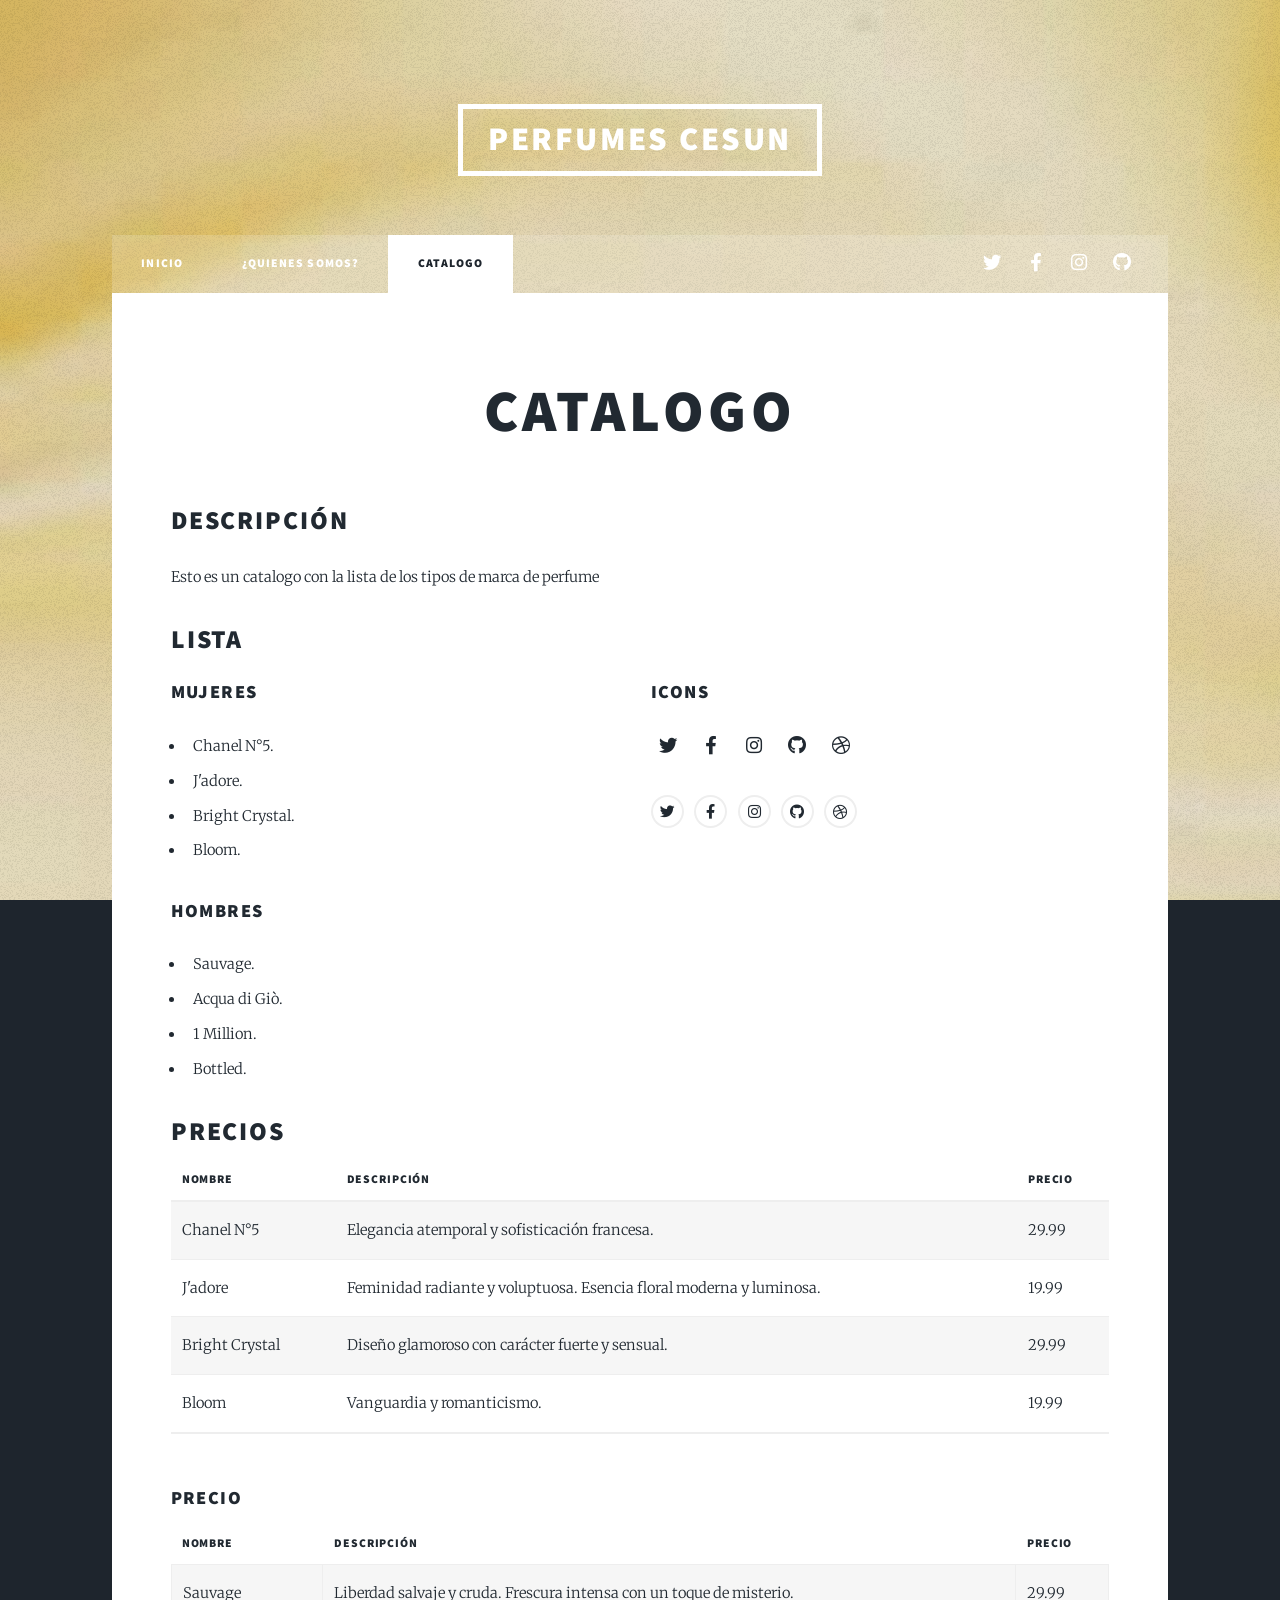
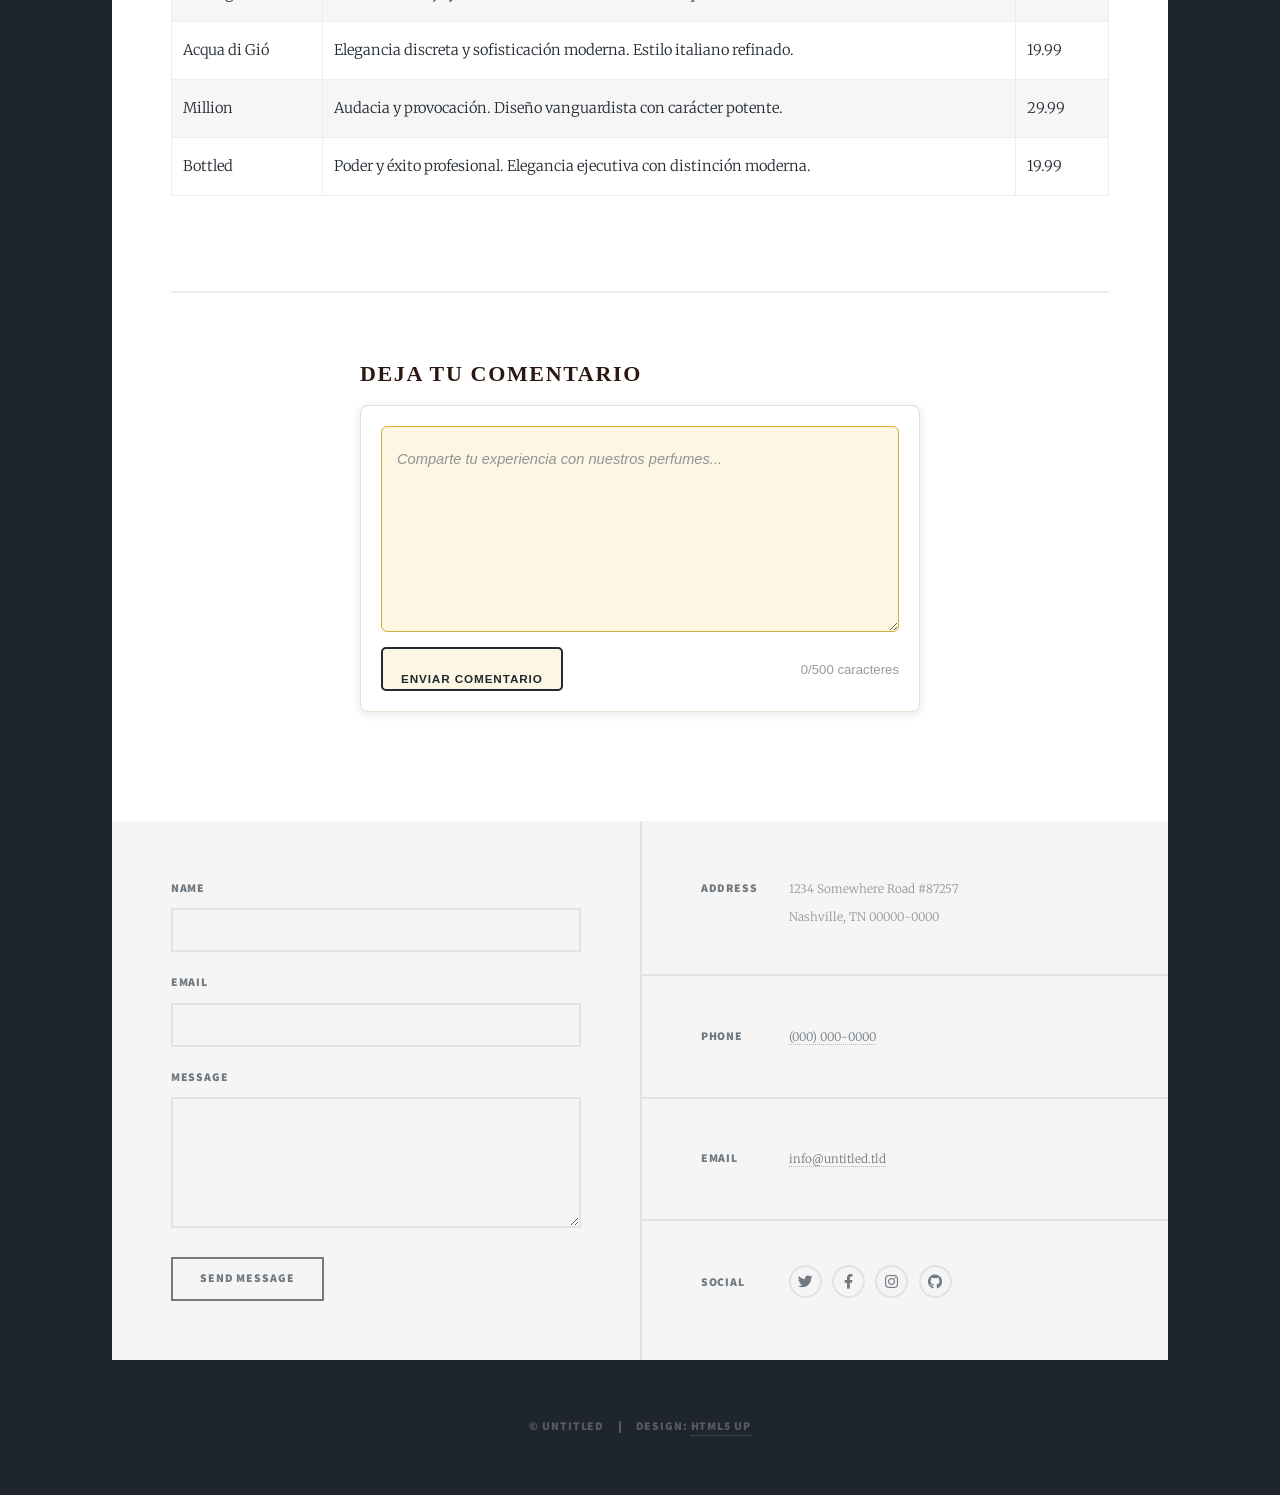
==== elements.html @ 626fb97f "primer commit" ====
<!DOCTYPE HTML>
<!--
	Massively by HTML5 UP
	html5up.net | @ajlkn
	Free for personal and commercial use under the CCA 3.0 license (html5up.net/license)
-->
<html>
	<head>
		<title>Elements Reference - Massively by HTML5 UP</title>
		<meta charset="utf-8" />
		<meta name="viewport" content="width=device-width, initial-scale=1, user-scalable=no" />
		<link rel="stylesheet" href="assets/css/main.css" />
		<noscript><link rel="stylesheet" href="assets/css/noscript.css" /></noscript>
	</head>
	<body class="is-preload">

		<!-- Wrapper -->
			<div id="wrapper">

				<!-- Header -->
					<header id="header">
						<a href="index.html" class="logo">Perfumes CESUN</a>
					</header>

				<!-- Nav -->
					<nav id="nav">
						<ul class="links">
							<li><a href="index.html">Inicio</a></li>
							<li><a href="generic.html">¿Quienes somos?</a></li>
							<li class="active"><a href="elements.html">Catalogo</a></li>
						</ul>
						<ul class="icons">
							<li><a href="#" class="icon brands fa-twitter"><span class="label">Twitter</span></a></li>
							<li><a href="#" class="icon brands fa-facebook-f"><span class="label">Facebook</span></a></li>
							<li><a href="#" class="icon brands fa-instagram"><span class="label">Instagram</span></a></li>
							<li><a href="#" class="icon brands fa-github"><span class="label">GitHub</span></a></li>
						</ul>
					</nav>

				<!-- Main -->
					<div id="main">

						<!-- Post -->
							<section class="post">
								<header class="major">
									<h1>Catalogo<br />
									</h1>
								</header>

								<!-- Text stuff -->
									<h2>Descripción</h2>
									<p>Esto es un catalogo con la lista de los tipos de marca de perfume</p>
							


								<!-- Lists -->
									<h2>Lista</h2>
									<div class="row">
										<div class="col-6 col-12-small">

											<h3>Mujeres</h3>
											<ul>
												<li>Chanel N°5.</li>
												<li>J'adore.</li>
												<li>Bright Crystal.</li>
												<li>Bloom.</li>
											</ul>

											<h3>Hombres</h3>
											<ul class="alt">
												<li>Sauvage.</li>
												<li>Acqua di Giò.</li>
												<li>1 Million.</li>
												<li> Bottled.</li>
											</ul>

										</div>
										<div class="col-6 col-12-small">

										

											<h3>Icons</h3>
											<ul class="icons">
												<li><a href="#" class="icon brands fa-twitter"><span class="label">Twitter</span></a></li>
												<li><a href="#" class="icon brands fa-facebook-f"><span class="label">Facebook</span></a></li>
												<li><a href="#" class="icon brands fa-instagram"><span class="label">Instagram</span></a></li>
												<li><a href="#" class="icon brands fa-github"><span class="label">Github</span></a></li>
												<li><a href="#" class="icon brands fa-dribbble"><span class="label">Dribbble</span></a></li>
											</ul>
											<ul class="icons alt">
												<li><a href="#" class="icon brands alt fa-twitter"><span class="label">Twitter</span></a></li>
												<li><a href="#" class="icon brands alt fa-facebook-f"><span class="label">Facebook</span></a></li>
												<li><a href="#" class="icon brands alt fa-instagram"><span class="label">Instagram</span></a></li>
												<li><a href="#" class="icon brands alt fa-github"><span class="label">Github</span></a></li>
												<li><a href="#" class="icon brands alt fa-dribbble"><span class="label">Dribbble</span></a></li>
											</ul>

										</div>
									</div>


								<!-- Table -->
									<h2>Precios</h2>
									<div class="table-wrapper">
										<table>
											<thead>
												<tr>
													<th>Nombre</th>
													<th>Descripción</th>
													<th>Precio</th>
												</tr>
											</thead>
											<tbody>
												<tr>
													<td>Chanel N°5</td>
													<td>Elegancia atemporal y sofisticación francesa.</td>
													<td>29.99</td>
												</tr>
												<tr>
													<td>J'adore</td>
													<td>Feminidad radiante y voluptuosa. Esencia floral moderna y luminosa.</td>
													<td>19.99</td>
												</tr>
												<tr>
													<td>Bright Crystal</td>
													<td>Diseño glamoroso con carácter fuerte y sensual.</td>
													<td>29.99</td>
												</tr>
												<tr>
													<td>Bloom</td>
													<td>Vanguardia y romanticismo.</td>
													<td>19.99</td>
												</tr>
											</tbody>
											<tfoot>
												<tr>
													<td colspan="2"></td>
												
												</tr>
											</tfoot>
										</table>
									</div>

									<h3>Precio</h3>
									<div class="table-wrapper">
										<table class="alt">
											<thead>
												<tr>
													<th>Nombre</th>
													<th>Descripción</th>
													<th>Precio</th>
												</tr>
											</thead>
											<tbody>
												<tr>
													<td>Sauvage</td>
													<td>Liberdad salvaje y cruda. Frescura intensa con un toque de misterio.</td>
													<td>29.99</td>
												</tr>
												<tr>
													<td>Acqua di Gió</td>
													<td>Elegancia discreta y sofisticación moderna. Estilo italiano refinado.</td>
													<td>19.99</td>
												</tr>
												<tr>
													<td>Million</td>
													<td>Audacia y provocación. Diseño vanguardista con carácter potente.</td>
													<td>29.99</td>
												</tr>
												<tr>
													<td>Bottled</td>
													<td>Poder y éxito profesional. Elegancia ejecutiva con distinción moderna.</td>
													<td>19.99</td>
												</tr>
											</tbody>
											<tfoot>
												<tr>
													<td colspan="2"></td>
												
												</tr>
											</tfoot>
										</table>
									</div>

									<hr />

								

							

								<!-- Box -->
								<div class="seccion-comentarios">
   								 	<h3>Deja tu Comentario</h3>
    								<div class="comentario-box">
        								<textarea 
            								placeholder="Comparte tu experiencia con nuestros perfumes..." 
          									rows="5"
            								class="campo-comentario"
        							></textarea>
        								<div class="acciones-comentario">
            								<button class="btn-enviar">Enviar Comentario</button>
            								<span class="contador-caracteres">0/500 caracteres</span>
        								</div>
    								</div>		
								</div>						
</code></pre>
</section>
</div>
				<!-- Footer -->
					<footer id="footer">
						<section>
							<form method="post" action="#">
								<div class="fields">
									<div class="field">
										<label for="name">Name</label>
										<input type="text" name="name" id="name" />
									</div>
									<div class="field">
										<label for="email">Email</label>
										<input type="text" name="email" id="email" />
									</div>
									<div class="field">
										<label for="message">Message</label>
										<textarea name="message" id="message" rows="3"></textarea>
									</div>
								</div>
								<ul class="actions">
									<li><input type="submit" value="Send Message" /></li>
								</ul>
							</form>
						</section>
						<section class="split contact">
							<section class="alt">
								<h3>Address</h3>
								<p>1234 Somewhere Road #87257<br />
								Nashville, TN 00000-0000</p>
							</section>
							<section>
								<h3>Phone</h3>
								<p><a href="#">(000) 000-0000</a></p>
							</section>
							<section>
								<h3>Email</h3>
								<p><a href="#">info@untitled.tld</a></p>
							</section>
							<section>
								<h3>Social</h3>
								<ul class="icons alt">
									<li><a href="#" class="icon brands alt fa-twitter"><span class="label">Twitter</span></a></li>
									<li><a href="#" class="icon brands alt fa-facebook-f"><span class="label">Facebook</span></a></li>
									<li><a href="#" class="icon brands alt fa-instagram"><span class="label">Instagram</span></a></li>
									<li><a href="#" class="icon brands alt fa-github"><span class="label">GitHub</span></a></li>
								</ul>
							</section>
						</section>
					</footer>

				<!-- Copyright -->
					<div id="copyright">
						<ul><li>&copy; Untitled</li><li>Design: <a href="https://html5up.net">HTML5 UP</a></li></ul>
					</div>

			</div>

		<!-- Scripts -->
			<script src="assets/js/jquery.min.js"></script>
			<script src="assets/js/jquery.scrollex.min.js"></script>
			<script src="assets/js/jquery.scrolly.min.js"></script>
			<script src="assets/js/browser.min.js"></script>
			<script src="assets/js/breakpoints.min.js"></script>
			<script src="assets/js/util.js"></script>
			<script src="assets/js/main.js"></script>

	</body>
</html>
---- assets/css/main.css ----
@import url(fontawesome-all.min.css);
@import url("https://fonts.googleapis.com/css?family=Merriweather:300,700,300italic,700italic|Source+Sans+Pro:900");

/*
	Massively by HTML5 UP
	html5up.net | @ajlkn
	Free for personal and commercial use under the CCA 3.0 license (html5up.net/license)
*/

html, body, div, span, applet, object,
iframe, h1, h2, h3, h4, h5, h6, p, blockquote,
pre, a, abbr, acronym, address, big, cite,
code, del, dfn, em, img, ins, kbd, q, s, samp,
small, strike, strong, sub, sup, tt, var, b,
u, i, center, dl, dt, dd, ol, ul, li, fieldset,
form, label, legend, table, caption, tbody,
tfoot, thead, tr, th, td, article, aside,
canvas, details, embed, figure, figcaption,
footer, header, hgroup, menu, nav, output, ruby,
section, summary, time, mark, audio, video {
	margin: 0;
	padding: 0;
	border: 0;
	font-size: 100%;
	font: inherit;
	vertical-align: baseline;}

article, aside, details, figcaption, figure,
footer, header, hgroup, menu, nav, section {
	display: block;}

body {
	line-height: 1;
}

ol, ul {
	list-style: none;
}

blockquote, q {
	quotes: none;
}

	blockquote:before, blockquote:after, q:before, q:after {
		content: '';
		content: none;
	}

table {
	border-collapse: collapse;
	border-spacing: 0;
}

body {
	-webkit-text-size-adjust: none;
}

mark {
	background-color: transparent;
	color: inherit;
}

input::-moz-focus-inner {
	border: 0;
	padding: 0;
}

input, select, textarea {
	-moz-appearance: none;
	-webkit-appearance: none;
	-ms-appearance: none;
	appearance: none;
}

/* Basic */

	@-ms-viewport {
		width: device-width;
	}

	body {
		-ms-overflow-style: scrollbar;
	}

	@media screen and (max-width: 480px) {

		html, body {
			min-width: 320px;
		}

	}

	html {
		box-sizing: border-box;
	}

	*, *:before, *:after {
		box-sizing: inherit;
	}

	body {
		background-color: #1e252d;
	}

		body.is-preload *, body.is-preload *:before, body.is-preload *:after {
			-moz-animation: none !important;
			-webkit-animation: none !important;
			-ms-animation: none !important;
			animation: none !important;
			-moz-transition: none !important;
			-webkit-transition: none !important;
			-ms-transition: none !important;
			transition: none !important;
		}

/* Type */

	html {
		font-size: 16pt;
	}

		@media screen and (max-width: 1680px) {

			html {
				font-size: 12pt;
			}

		}

		@media screen and (max-width: 1280px) {

			html {
				font-size: 11pt;
			}

		}

		@media screen and (max-width: 360px) {

			html {
				font-size: 10pt;
			}

		}

	body {
		color: #212931;
	}

	body, input, select, textarea {
		font-family: "Merriweather", Georgia, serif;
		font-weight: 300;
		font-size: 1rem;
		line-height: 2.375;
	}

	a {
		-moz-transition: color 0.2s ease-in-out, background-color 0.2s ease-in-out, border-color 0.2s ease-in-out, box-shadow 0.2s ease-in-out;
		-webkit-transition: color 0.2s ease-in-out, background-color 0.2s ease-in-out, border-color 0.2s ease-in-out, box-shadow 0.2s ease-in-out;
		-ms-transition: color 0.2s ease-in-out, background-color 0.2s ease-in-out, border-color 0.2s ease-in-out, box-shadow 0.2s ease-in-out;
		transition: color 0.2s ease-in-out, background-color 0.2s ease-in-out, border-color 0.2s ease-in-out, box-shadow 0.2s ease-in-out;
		border-bottom: dotted 1px;
		text-decoration: none;
	}

		a:hover {
			border-bottom-color: transparent;
		}

	strong, b {
		font-weight: 600;
	}

	em, i {
		font-style: italic;
	}

	p {
		text-align: justify;
		margin: 0 0 2rem 0;
	}

	h1, h2, h3, h4, h5, h6 {
		font-family: "Source Sans Pro", Helvetica, sans-serif;
		font-weight: 900;
		line-height: 1.5;
		letter-spacing: 0.075em;
		text-transform: uppercase;
		margin: 0 0 1rem 0;
	}

		h1 a, h2 a, h3 a, h4 a, h5 a, h6 a {
			border-bottom: 0;
			color: inherit;
			text-decoration: none;
		}

	h1 {
		font-size: 4rem;
		line-height: 1.1;
		margin: 0 0 2rem 0;
	}

	h2 {
		font-size: 1.75rem;
		line-height: 1.3;
		margin: 0 0 1.5rem 0;
	}

	h3 {
		font-size: 1.25rem;
		margin: 0 0 1.5rem 0;
	}

	h4 {
		font-size: 1rem;
	}

	h5 {
		font-size: 0.9rem;
	}

	h6 {
		font-size: 0.8rem;
	}

	sub {
		font-size: 0.8rem;
		position: relative;
		top: 0.5rem;
	}

	sup {
		font-size: 0.8rem;
		position: relative;
		top: -0.5rem;
	}

	blockquote {
		border-left: solid 4px;
		font-style: italic;
		margin: 0 0 2rem 0;
		padding: 0.5rem 0 0.5rem 2rem;
	}

	code {
		border: solid 2px;
		font-family: "Courier New", monospace;
		font-size: 0.9rem;
		margin: 0 0.25rem;
		padding: 0.25rem 0.65rem;
	}

	pre {
		-webkit-overflow-scrolling: touch;
		font-family: "Courier New", monospace;
		font-size: 0.9rem;
		margin: 0 0 2rem 0;
	}

		pre code {
			display: block;
			line-height: 1.75;
			padding: 1rem 1.5rem;
			overflow-x: auto;
		}

	hr {
		border: 0;
		border-bottom: solid 2px;
		margin: 3rem 0;
	}

		hr.major {
			margin: 5rem 0;
		}

	.align-left {
		text-align: left;
	}

	.align-center {
		text-align: center;
	}

	.align-right {
		text-align: right;
	}

	input, select, textarea {
		color: #212931;
	}

	a {
		color: #212931;
		border-bottom-color: rgba(33, 41, 49, 0.5);
	}

		a:hover {
			border-bottom-color: transparent;
			color: #18bfef !important;
		}

	strong, b {
		color: #212931;
	}

	h1, h2, h3, h4, h5, h6 {
		color: #212931;
	}

	blockquote {
		border-left-color: #eeeeee;
	}

	code {
		background: rgba(220, 220, 220, 0.25);
		border-color: #eeeeee;
	}

	hr {
		border-bottom-color: #eeeeee;
	}

/* Row */

	.row {
		display: flex;
		flex-wrap: wrap;
		box-sizing: border-box;
		align-items: stretch;
	}

		.row > * {
			box-sizing: border-box;
		}

		.row.gtr-uniform > * > :last-child {
			margin-bottom: 0;
		}

		.row.aln-left {
			justify-content: flex-start;
		}

		.row.aln-center {
			justify-content: center;
		}

		.row.aln-right {
			justify-content: flex-end;
		}

		.row.aln-top {
			align-items: flex-start;
		}

		.row.aln-middle {
			align-items: center;
		}

		.row.aln-bottom {
			align-items: flex-end;
		}

		.row > .imp {
			order: -1;
		}

		.row > .col-1 {
			width: 8.33333%;
		}

		.row > .off-1 {
			margin-left: 8.33333%;
		}

		.row > .col-2 {
			width: 16.66667%;
		}

		.row > .off-2 {
			margin-left: 16.66667%;
		}

		.row > .col-3 {
			width: 25%;
		}

		.row > .off-3 {
			margin-left: 25%;
		}

		.row > .col-4 {
			width: 33.33333%;
		}

		.row > .off-4 {
			margin-left: 33.33333%;
		}

		.row > .col-5 {
			width: 41.66667%;
		}

		.row > .off-5 {
			margin-left: 41.66667%;
		}

		.row > .col-6 {
			width: 50%;
		}

		.row > .off-6 {
			margin-left: 50%;
		}

		.row > .col-7 {
			width: 58.33333%;
		}

		.row > .off-7 {
			margin-left: 58.33333%;
		}

		.row > .col-8 {
			width: 66.66667%;
		}

		.row > .off-8 {
			margin-left: 66.66667%;
		}

		.row > .col-9 {
			width: 75%;
		}

		.row > .off-9 {
			margin-left: 75%;
		}

		.row > .col-10 {
			width: 83.33333%;
		}

		.row > .off-10 {
			margin-left: 83.33333%;
		}

		.row > .col-11 {
			width: 91.66667%;
		}

		.row > .off-11 {
			margin-left: 91.66667%;
		}

		.row > .col-12 {
			width: 100%;
		}

		.row > .off-12 {
			margin-left: 100%;
		}

		.row.gtr-0 {
			margin-top: 0;
			margin-left: 0rem;
		}

			.row.gtr-0 > * {
				padding: 0 0 0 0rem;
			}

			.row.gtr-0.gtr-uniform {
				margin-top: 0rem;
			}

				.row.gtr-0.gtr-uniform > * {
					padding-top: 0rem;
				}

		.row.gtr-25 {
			margin-top: 0;
			margin-left: -0.375rem;
		}

			.row.gtr-25 > * {
				padding: 0 0 0 0.375rem;
			}

			.row.gtr-25.gtr-uniform {
				margin-top: -0.375rem;
			}

				.row.gtr-25.gtr-uniform > * {
					padding-top: 0.375rem;
				}

		.row.gtr-50 {
			margin-top: 0;
			margin-left: -0.75rem;
		}

			.row.gtr-50 > * {
				padding: 0 0 0 0.75rem;
			}

			.row.gtr-50.gtr-uniform {
				margin-top: -0.75rem;
			}

				.row.gtr-50.gtr-uniform > * {
					padding-top: 0.75rem;
				}

		.row {
			margin-top: 0;
			margin-left: -1.5rem;
		}

			.row > * {
				padding: 0 0 0 1.5rem;
			}

			.row.gtr-uniform {
				margin-top: -1.5rem;
			}

				.row.gtr-uniform > * {
					padding-top: 1.5rem;
				}

		.row.gtr-150 {
			margin-top: 0;
			margin-left: -2.25rem;
		}

			.row.gtr-150 > * {
				padding: 0 0 0 2.25rem;
			}

			.row.gtr-150.gtr-uniform {
				margin-top: -2.25rem;
			}

				.row.gtr-150.gtr-uniform > * {
					padding-top: 2.25rem;
				}

		.row.gtr-200 {
			margin-top: 0;
			margin-left: -3rem;
		}

			.row.gtr-200 > * {
				padding: 0 0 0 3rem;
			}

			.row.gtr-200.gtr-uniform {
				margin-top: -3rem;
			}

				.row.gtr-200.gtr-uniform > * {
					padding-top: 3rem;
				}

		@media screen and (max-width: 1680px) {

			.row {
				display: flex;
				flex-wrap: wrap;
				box-sizing: border-box;
				align-items: stretch;
			}

				.row > * {
					box-sizing: border-box;
				}

				.row.gtr-uniform > * > :last-child {
					margin-bottom: 0;
				}

				.row.aln-left {
					justify-content: flex-start;
				}

				.row.aln-center {
					justify-content: center;
				}

				.row.aln-right {
					justify-content: flex-end;
				}

				.row.aln-top {
					align-items: flex-start;
				}

				.row.aln-middle {
					align-items: center;
				}

				.row.aln-bottom {
					align-items: flex-end;
				}

				.row > .imp-xlarge {
					order: -1;
				}

				.row > .col-1-xlarge {
					width: 8.33333%;
				}

				.row > .off-1-xlarge {
					margin-left: 8.33333%;
				}

				.row > .col-2-xlarge {
					width: 16.66667%;
				}

				.row > .off-2-xlarge {
					margin-left: 16.66667%;
				}

				.row > .col-3-xlarge {
					width: 25%;
				}

				.row > .off-3-xlarge {
					margin-left: 25%;
				}

				.row > .col-4-xlarge {
					width: 33.33333%;
				}

				.row > .off-4-xlarge {
					margin-left: 33.33333%;
				}

				.row > .col-5-xlarge {
					width: 41.66667%;
				}

				.row > .off-5-xlarge {
					margin-left: 41.66667%;
				}

				.row > .col-6-xlarge {
					width: 50%;
				}

				.row > .off-6-xlarge {
					margin-left: 50%;
				}

				.row > .col-7-xlarge {
					width: 58.33333%;
				}

				.row > .off-7-xlarge {
					margin-left: 58.33333%;
				}

				.row > .col-8-xlarge {
					width: 66.66667%;
				}

				.row > .off-8-xlarge {
					margin-left: 66.66667%;
				}

				.row > .col-9-xlarge {
					width: 75%;
				}

				.row > .off-9-xlarge {
					margin-left: 75%;
				}

				.row > .col-10-xlarge {
					width: 83.33333%;
				}

				.row > .off-10-xlarge {
					margin-left: 83.33333%;
				}

				.row > .col-11-xlarge {
					width: 91.66667%;
				}

				.row > .off-11-xlarge {
					margin-left: 91.66667%;
				}

				.row > .col-12-xlarge {
					width: 100%;
				}

				.row > .off-12-xlarge {
					margin-left: 100%;
				}

				.row.gtr-0 {
					margin-top: 0;
					margin-left: 0rem;
				}

					.row.gtr-0 > * {
						padding: 0 0 0 0rem;
					}

					.row.gtr-0.gtr-uniform {
						margin-top: 0rem;
					}

						.row.gtr-0.gtr-uniform > * {
							padding-top: 0rem;
						}

				.row.gtr-25 {
					margin-top: 0;
					margin-left: -0.375rem;
				}

					.row.gtr-25 > * {
						padding: 0 0 0 0.375rem;
					}

					.row.gtr-25.gtr-uniform {
						margin-top: -0.375rem;
					}

						.row.gtr-25.gtr-uniform > * {
							padding-top: 0.375rem;
						}

				.row.gtr-50 {
					margin-top: 0;
					margin-left: -0.75rem;
				}

					.row.gtr-50 > * {
						padding: 0 0 0 0.75rem;
					}

					.row.gtr-50.gtr-uniform {
						margin-top: -0.75rem;
					}

						.row.gtr-50.gtr-uniform > * {
							padding-top: 0.75rem;
						}

				.row {
					margin-top: 0;
					margin-left: -1.5rem;
				}

					.row > * {
						padding: 0 0 0 1.5rem;
					}

					.row.gtr-uniform {
						margin-top: -1.5rem;
					}

						.row.gtr-uniform > * {
							padding-top: 1.5rem;
						}

				.row.gtr-150 {
					margin-top: 0;
					margin-left: -2.25rem;
				}

					.row.gtr-150 > * {
						padding: 0 0 0 2.25rem;
					}

					.row.gtr-150.gtr-uniform {
						margin-top: -2.25rem;
					}

						.row.gtr-150.gtr-uniform > * {
							padding-top: 2.25rem;
						}

				.row.gtr-200 {
					margin-top: 0;
					margin-left: -3rem;
				}

					.row.gtr-200 > * {
						padding: 0 0 0 3rem;
					}

					.row.gtr-200.gtr-uniform {
						margin-top: -3rem;
					}

						.row.gtr-200.gtr-uniform > * {
							padding-top: 3rem;
						}

		}

		@media screen and (max-width: 1280px) {

			.row {
				display: flex;
				flex-wrap: wrap;
				box-sizing: border-box;
				align-items: stretch;
			}

				.row > * {
					box-sizing: border-box;
				}

				.row.gtr-uniform > * > :last-child {
					margin-bottom: 0;
				}

				.row.aln-left {
					justify-content: flex-start;
				}

				.row.aln-center {
					justify-content: center;
				}

				.row.aln-right {
					justify-content: flex-end;
				}

				.row.aln-top {
					align-items: flex-start;
				}

				.row.aln-middle {
					align-items: center;
				}

				.row.aln-bottom {
					align-items: flex-end;
				}

				.row > .imp-large {
					order: -1;
				}

				.row > .col-1-large {
					width: 8.33333%;
				}

				.row > .off-1-large {
					margin-left: 8.33333%;
				}

				.row > .col-2-large {
					width: 16.66667%;
				}

				.row > .off-2-large {
					margin-left: 16.66667%;
				}

				.row > .col-3-large {
					width: 25%;
				}

				.row > .off-3-large {
					margin-left: 25%;
				}

				.row > .col-4-large {
					width: 33.33333%;
				}

				.row > .off-4-large {
					margin-left: 33.33333%;
				}

				.row > .col-5-large {
					width: 41.66667%;
				}

				.row > .off-5-large {
					margin-left: 41.66667%;
				}

				.row > .col-6-large {
					width: 50%;
				}

				.row > .off-6-large {
					margin-left: 50%;
				}

				.row > .col-7-large {
					width: 58.33333%;
				}

				.row > .off-7-large {
					margin-left: 58.33333%;
				}

				.row > .col-8-large {
					width: 66.66667%;
				}

				.row > .off-8-large {
					margin-left: 66.66667%;
				}

				.row > .col-9-large {
					width: 75%;
				}

				.row > .off-9-large {
					margin-left: 75%;
				}

				.row > .col-10-large {
					width: 83.33333%;
				}

				.row > .off-10-large {
					margin-left: 83.33333%;
				}

				.row > .col-11-large {
					width: 91.66667%;
				}

				.row > .off-11-large {
					margin-left: 91.66667%;
				}

				.row > .col-12-large {
					width: 100%;
				}

				.row > .off-12-large {
					margin-left: 100%;
				}

				.row.gtr-0 {
					margin-top: 0;
					margin-left: 0rem;
				}

					.row.gtr-0 > * {
						padding: 0 0 0 0rem;
					}

					.row.gtr-0.gtr-uniform {
						margin-top: 0rem;
					}

						.row.gtr-0.gtr-uniform > * {
							padding-top: 0rem;
						}

				.row.gtr-25 {
					margin-top: 0;
					margin-left: -0.375rem;
				}

					.row.gtr-25 > * {
						padding: 0 0 0 0.375rem;
					}

					.row.gtr-25.gtr-uniform {
						margin-top: -0.375rem;
					}

						.row.gtr-25.gtr-uniform > * {
							padding-top: 0.375rem;
						}

				.row.gtr-50 {
					margin-top: 0;
					margin-left: -0.75rem;
				}

					.row.gtr-50 > * {
						padding: 0 0 0 0.75rem;
					}

					.row.gtr-50.gtr-uniform {
						margin-top: -0.75rem;
					}

						.row.gtr-50.gtr-uniform > * {
							padding-top: 0.75rem;
						}

				.row {
					margin-top: 0;
					margin-left: -1.5rem;
				}

					.row > * {
						padding: 0 0 0 1.5rem;
					}

					.row.gtr-uniform {
						margin-top: -1.5rem;
					}

						.row.gtr-uniform > * {
							padding-top: 1.5rem;
						}

				.row.gtr-150 {
					margin-top: 0;
					margin-left: -2.25rem;
				}

					.row.gtr-150 > * {
						padding: 0 0 0 2.25rem;
					}

					.row.gtr-150.gtr-uniform {
						margin-top: -2.25rem;
					}

						.row.gtr-150.gtr-uniform > * {
							padding-top: 2.25rem;
						}

				.row.gtr-200 {
					margin-top: 0;
					margin-left: -3rem;
				}

					.row.gtr-200 > * {
						padding: 0 0 0 3rem;
					}

					.row.gtr-200.gtr-uniform {
						margin-top: -3rem;
					}

						.row.gtr-200.gtr-uniform > * {
							padding-top: 3rem;
						}

		}

		@media screen and (max-width: 980px) {

			.row {
				display: flex;
				flex-wrap: wrap;
				box-sizing: border-box;
				align-items: stretch;
			}

				.row > * {
					box-sizing: border-box;
				}

				.row.gtr-uniform > * > :last-child {
					margin-bottom: 0;
				}

				.row.aln-left {
					justify-content: flex-start;
				}

				.row.aln-center {
					justify-content: center;
				}

				.row.aln-right {
					justify-content: flex-end;
				}

				.row.aln-top {
					align-items: flex-start;
				}

				.row.aln-middle {
					align-items: center;
				}

				.row.aln-bottom {
					align-items: flex-end;
				}

				.row > .imp-medium {
					order: -1;
				}

				.row > .col-1-medium {
					width: 8.33333%;
				}

				.row > .off-1-medium {
					margin-left: 8.33333%;
				}

				.row > .col-2-medium {
					width: 16.66667%;
				}

				.row > .off-2-medium {
					margin-left: 16.66667%;
				}

				.row > .col-3-medium {
					width: 25%;
				}

				.row > .off-3-medium {
					margin-left: 25%;
				}

				.row > .col-4-medium {
					width: 33.33333%;
				}

				.row > .off-4-medium {
					margin-left: 33.33333%;
				}

				.row > .col-5-medium {
					width: 41.66667%;
				}

				.row > .off-5-medium {
					margin-left: 41.66667%;
				}

				.row > .col-6-medium {
					width: 50%;
				}

				.row > .off-6-medium {
					margin-left: 50%;
				}

				.row > .col-7-medium {
					width: 58.33333%;
				}

				.row > .off-7-medium {
					margin-left: 58.33333%;
				}

				.row > .col-8-medium {
					width: 66.66667%;
				}

				.row > .off-8-medium {
					margin-left: 66.66667%;
				}

				.row > .col-9-medium {
					width: 75%;
				}

				.row > .off-9-medium {
					margin-left: 75%;
				}

				.row > .col-10-medium {
					width: 83.33333%;
				}

				.row > .off-10-medium {
					margin-left: 83.33333%;
				}

				.row > .col-11-medium {
					width: 91.66667%;
				}

				.row > .off-11-medium {
					margin-left: 91.66667%;
				}

				.row > .col-12-medium {
					width: 100%;
				}

				.row > .off-12-medium {
					margin-left: 100%;
				}

				.row.gtr-0 {
					margin-top: 0;
					margin-left: 0rem;
				}

					.row.gtr-0 > * {
						padding: 0 0 0 0rem;
					}

					.row.gtr-0.gtr-uniform {
						margin-top: 0rem;
					}

						.row.gtr-0.gtr-uniform > * {
							padding-top: 0rem;
						}

				.row.gtr-25 {
					margin-top: 0;
					margin-left: -0.375rem;
				}

					.row.gtr-25 > * {
						padding: 0 0 0 0.375rem;
					}

					.row.gtr-25.gtr-uniform {
						margin-top: -0.375rem;
					}

						.row.gtr-25.gtr-uniform > * {
							padding-top: 0.375rem;
						}

				.row.gtr-50 {
					margin-top: 0;
					margin-left: -0.75rem;
				}

					.row.gtr-50 > * {
						padding: 0 0 0 0.75rem;
					}

					.row.gtr-50.gtr-uniform {
						margin-top: -0.75rem;
					}

						.row.gtr-50.gtr-uniform > * {
							padding-top: 0.75rem;
						}

				.row {
					margin-top: 0;
					margin-left: -1.5rem;
				}

					.row > * {
						padding: 0 0 0 1.5rem;
					}

					.row.gtr-uniform {
						margin-top: -1.5rem;
					}

						.row.gtr-uniform > * {
							padding-top: 1.5rem;
						}

				.row.gtr-150 {
					margin-top: 0;
					margin-left: -2.25rem;
				}

					.row.gtr-150 > * {
						padding: 0 0 0 2.25rem;
					}

					.row.gtr-150.gtr-uniform {
						margin-top: -2.25rem;
					}

						.row.gtr-150.gtr-uniform > * {
							padding-top: 2.25rem;
						}

				.row.gtr-200 {
					margin-top: 0;
					margin-left: -3rem;
				}

					.row.gtr-200 > * {
						padding: 0 0 0 3rem;
					}

					.row.gtr-200.gtr-uniform {
						margin-top: -3rem;
					}

						.row.gtr-200.gtr-uniform > * {
							padding-top: 3rem;
						}

		}

		@media screen and (max-width: 736px) {

			.row {
				display: flex;
				flex-wrap: wrap;
				box-sizing: border-box;
				align-items: stretch;
			}

				.row > * {
					box-sizing: border-box;
				}

				.row.gtr-uniform > * > :last-child {
					margin-bottom: 0;
				}

				.row.aln-left {
					justify-content: flex-start;
				}

				.row.aln-center {
					justify-content: center;
				}

				.row.aln-right {
					justify-content: flex-end;
				}

				.row.aln-top {
					align-items: flex-start;
				}

				.row.aln-middle {
					align-items: center;
				}

				.row.aln-bottom {
					align-items: flex-end;
				}

				.row > .imp-small {
					order: -1;
				}

				.row > .col-1-small {
					width: 8.33333%;
				}

				.row > .off-1-small {
					margin-left: 8.33333%;
				}

				.row > .col-2-small {
					width: 16.66667%;
				}

				.row > .off-2-small {
					margin-left: 16.66667%;
				}

				.row > .col-3-small {
					width: 25%;
				}

				.row > .off-3-small {
					margin-left: 25%;
				}

				.row > .col-4-small {
					width: 33.33333%;
				}

				.row > .off-4-small {
					margin-left: 33.33333%;
				}

				.row > .col-5-small {
					width: 41.66667%;
				}

				.row > .off-5-small {
					margin-left: 41.66667%;
				}

				.row > .col-6-small {
					width: 50%;
				}

				.row > .off-6-small {
					margin-left: 50%;
				}

				.row > .col-7-small {
					width: 58.33333%;
				}

				.row > .off-7-small {
					margin-left: 58.33333%;
				}

				.row > .col-8-small {
					width: 66.66667%;
				}

				.row > .off-8-small {
					margin-left: 66.66667%;
				}

				.row > .col-9-small {
					width: 75%;
				}

				.row > .off-9-small {
					margin-left: 75%;
				}

				.row > .col-10-small {
					width: 83.33333%;
				}

				.row > .off-10-small {
					margin-left: 83.33333%;
				}

				.row > .col-11-small {
					width: 91.66667%;
				}

				.row > .off-11-small {
					margin-left: 91.66667%;
				}

				.row > .col-12-small {
					width: 100%;
				}

				.row > .off-12-small {
					margin-left: 100%;
				}

				.row.gtr-0 {
					margin-top: 0;
					margin-left: 0rem;
				}

					.row.gtr-0 > * {
						padding: 0 0 0 0rem;
					}

					.row.gtr-0.gtr-uniform {
						margin-top: 0rem;
					}

						.row.gtr-0.gtr-uniform > * {
							padding-top: 0rem;
						}

				.row.gtr-25 {
					margin-top: 0;
					margin-left: -0.375rem;
				}

					.row.gtr-25 > * {
						padding: 0 0 0 0.375rem;
					}

					.row.gtr-25.gtr-uniform {
						margin-top: -0.375rem;
					}

						.row.gtr-25.gtr-uniform > * {
							padding-top: 0.375rem;
						}

				.row.gtr-50 {
					margin-top: 0;
					margin-left: -0.75rem;
				}

					.row.gtr-50 > * {
						padding: 0 0 0 0.75rem;
					}

					.row.gtr-50.gtr-uniform {
						margin-top: -0.75rem;
					}

						.row.gtr-50.gtr-uniform > * {
							padding-top: 0.75rem;
						}

				.row {
					margin-top: 0;
					margin-left: -1.5rem;
				}

					.row > * {
						padding: 0 0 0 1.5rem;
					}

					.row.gtr-uniform {
						margin-top: -1.5rem;
					}

						.row.gtr-uniform > * {
							padding-top: 1.5rem;
						}

				.row.gtr-150 {
					margin-top: 0;
					margin-left: -2.25rem;
				}

					.row.gtr-150 > * {
						padding: 0 0 0 2.25rem;
					}

					.row.gtr-150.gtr-uniform {
						margin-top: -2.25rem;
					}

						.row.gtr-150.gtr-uniform > * {
							padding-top: 2.25rem;
						}

				.row.gtr-200 {
					margin-top: 0;
					margin-left: -3rem;
				}

					.row.gtr-200 > * {
						padding: 0 0 0 3rem;
					}

					.row.gtr-200.gtr-uniform {
						margin-top: -3rem;
					}

						.row.gtr-200.gtr-uniform > * {
							padding-top: 3rem;
						}

		}

		@media screen and (max-width: 480px) {

			.row {
				display: flex;
				flex-wrap: wrap;
				box-sizing: border-box;
				align-items: stretch;
			}

				.row > * {
					box-sizing: border-box;
				}

				.row.gtr-uniform > * > :last-child {
					margin-bottom: 0;
				}

				.row.aln-left {
					justify-content: flex-start;
				}

				.row.aln-center {
					justify-content: center;
				}

				.row.aln-right {
					justify-content: flex-end;
				}

				.row.aln-top {
					align-items: flex-start;
				}

				.row.aln-middle {
					align-items: center;
				}

				.row.aln-bottom {
					align-items: flex-end;
				}

				.row > .imp-xsmall {
					order: -1;
				}

				.row > .col-1-xsmall {
					width: 8.33333%;
				}

				.row > .off-1-xsmall {
					margin-left: 8.33333%;
				}

				.row > .col-2-xsmall {
					width: 16.66667%;
				}

				.row > .off-2-xsmall {
					margin-left: 16.66667%;
				}

				.row > .col-3-xsmall {
					width: 25%;
				}

				.row > .off-3-xsmall {
					margin-left: 25%;
				}

				.row > .col-4-xsmall {
					width: 33.33333%;
				}

				.row > .off-4-xsmall {
					margin-left: 33.33333%;
				}

				.row > .col-5-xsmall {
					width: 41.66667%;
				}

				.row > .off-5-xsmall {
					margin-left: 41.66667%;
				}

				.row > .col-6-xsmall {
					width: 50%;
				}

				.row > .off-6-xsmall {
					margin-left: 50%;
				}

				.row > .col-7-xsmall {
					width: 58.33333%;
				}

				.row > .off-7-xsmall {
					margin-left: 58.33333%;
				}

				.row > .col-8-xsmall {
					width: 66.66667%;
				}

				.row > .off-8-xsmall {
					margin-left: 66.66667%;
				}

				.row > .col-9-xsmall {
					width: 75%;
				}

				.row > .off-9-xsmall {
					margin-left: 75%;
				}

				.row > .col-10-xsmall {
					width: 83.33333%;
				}

				.row > .off-10-xsmall {
					margin-left: 83.33333%;
				}

				.row > .col-11-xsmall {
					width: 91.66667%;
				}

				.row > .off-11-xsmall {
					margin-left: 91.66667%;
				}

				.row > .col-12-xsmall {
					width: 100%;
				}

				.row > .off-12-xsmall {
					margin-left: 100%;
				}

				.row.gtr-0 {
					margin-top: 0;
					margin-left: 0rem;
				}

					.row.gtr-0 > * {
						padding: 0 0 0 0rem;
					}

					.row.gtr-0.gtr-uniform {
						margin-top: 0rem;
					}

						.row.gtr-0.gtr-uniform > * {
							padding-top: 0rem;
						}

				.row.gtr-25 {
					margin-top: 0;
					margin-left: -0.375rem;
				}

					.row.gtr-25 > * {
						padding: 0 0 0 0.375rem;
					}

					.row.gtr-25.gtr-uniform {
						margin-top: -0.375rem;
					}

						.row.gtr-25.gtr-uniform > * {
							padding-top: 0.375rem;
						}

				.row.gtr-50 {
					margin-top: 0;
					margin-left: -0.75rem;
				}

					.row.gtr-50 > * {
						padding: 0 0 0 0.75rem;
					}

					.row.gtr-50.gtr-uniform {
						margin-top: -0.75rem;
					}

						.row.gtr-50.gtr-uniform > * {
							padding-top: 0.75rem;
						}

				.row {
					margin-top: 0;
					margin-left: -1.5rem;
				}

					.row > * {
						padding: 0 0 0 1.5rem;
					}

					.row.gtr-uniform {
						margin-top: -1.5rem;
					}

						.row.gtr-uniform > * {
							padding-top: 1.5rem;
						}

				.row.gtr-150 {
					margin-top: 0;
					margin-left: -2.25rem;
				}

					.row.gtr-150 > * {
						padding: 0 0 0 2.25rem;
					}

					.row.gtr-150.gtr-uniform {
						margin-top: -2.25rem;
					}

						.row.gtr-150.gtr-uniform > * {
							padding-top: 2.25rem;
						}

				.row.gtr-200 {
					margin-top: 0;
					margin-left: -3rem;
				}

					.row.gtr-200 > * {
						padding: 0 0 0 3rem;
					}

					.row.gtr-200.gtr-uniform {
						margin-top: -3rem;
					}

						.row.gtr-200.gtr-uniform > * {
							padding-top: 3rem;
						}

		}

		@media screen and (max-width: 360px) {

			.row {
				display: flex;
				flex-wrap: wrap;
				box-sizing: border-box;
				align-items: stretch;
			}

				.row > * {
					box-sizing: border-box;
				}

				.row.gtr-uniform > * > :last-child {
					margin-bottom: 0;
				}

				.row.aln-left {
					justify-content: flex-start;
				}

				.row.aln-center {
					justify-content: center;
				}

				.row.aln-right {
					justify-content: flex-end;
				}

				.row.aln-top {
					align-items: flex-start;
				}

				.row.aln-middle {
					align-items: center;
				}

				.row.aln-bottom {
					align-items: flex-end;
				}

				.row > .imp-xxsmall {
					order: -1;
				}

				.row > .col-1-xxsmall {
					width: 8.33333%;
				}

				.row > .off-1-xxsmall {
					margin-left: 8.33333%;
				}

				.row > .col-2-xxsmall {
					width: 16.66667%;
				}

				.row > .off-2-xxsmall {
					margin-left: 16.66667%;
				}

				.row > .col-3-xxsmall {
					width: 25%;
				}

				.row > .off-3-xxsmall {
					margin-left: 25%;
				}

				.row > .col-4-xxsmall {
					width: 33.33333%;
				}

				.row > .off-4-xxsmall {
					margin-left: 33.33333%;
				}

				.row > .col-5-xxsmall {
					width: 41.66667%;
				}

				.row > .off-5-xxsmall {
					margin-left: 41.66667%;
				}

				.row > .col-6-xxsmall {
					width: 50%;
				}

				.row > .off-6-xxsmall {
					margin-left: 50%;
				}

				.row > .col-7-xxsmall {
					width: 58.33333%;
				}

				.row > .off-7-xxsmall {
					margin-left: 58.33333%;
				}

				.row > .col-8-xxsmall {
					width: 66.66667%;
				}

				.row > .off-8-xxsmall {
					margin-left: 66.66667%;
				}

				.row > .col-9-xxsmall {
					width: 75%;
				}

				.row > .off-9-xxsmall {
					margin-left: 75%;
				}

				.row > .col-10-xxsmall {
					width: 83.33333%;
				}

				.row > .off-10-xxsmall {
					margin-left: 83.33333%;
				}

				.row > .col-11-xxsmall {
					width: 91.66667%;
				}

				.row > .off-11-xxsmall {
					margin-left: 91.66667%;
				}

				.row > .col-12-xxsmall {
					width: 100%;
				}

				.row > .off-12-xxsmall {
					margin-left: 100%;
				}

				.row.gtr-0 {
					margin-top: 0;
					margin-left: 0rem;
				}

					.row.gtr-0 > * {
						padding: 0 0 0 0rem;
					}

					.row.gtr-0.gtr-uniform {
						margin-top: 0rem;
					}

						.row.gtr-0.gtr-uniform > * {
							padding-top: 0rem;
						}

				.row.gtr-25 {
					margin-top: 0;
					margin-left: -0.375rem;
				}

					.row.gtr-25 > * {
						padding: 0 0 0 0.375rem;
					}

					.row.gtr-25.gtr-uniform {
						margin-top: -0.375rem;
					}

						.row.gtr-25.gtr-uniform > * {
							padding-top: 0.375rem;
						}

				.row.gtr-50 {
					margin-top: 0;
					margin-left: -0.75rem;
				}

					.row.gtr-50 > * {
						padding: 0 0 0 0.75rem;
					}

					.row.gtr-50.gtr-uniform {
						margin-top: -0.75rem;
					}

						.row.gtr-50.gtr-uniform > * {
							padding-top: 0.75rem;
						}

				.row {
					margin-top: 0;
					margin-left: -1.5rem;
				}

					.row > * {
						padding: 0 0 0 1.5rem;
					}

					.row.gtr-uniform {
						margin-top: -1.5rem;
					}

						.row.gtr-uniform > * {
							padding-top: 1.5rem;
						}

				.row.gtr-150 {
					margin-top: 0;
					margin-left: -2.25rem;
				}

					.row.gtr-150 > * {
						padding: 0 0 0 2.25rem;
					}

					.row.gtr-150.gtr-uniform {
						margin-top: -2.25rem;
					}

						.row.gtr-150.gtr-uniform > * {
							padding-top: 2.25rem;
						}

				.row.gtr-200 {
					margin-top: 0;
					margin-left: -3rem;
				}

					.row.gtr-200 > * {
						padding: 0 0 0 3rem;
					}

					.row.gtr-200.gtr-uniform {
						margin-top: -3rem;
					}

						.row.gtr-200.gtr-uniform > * {
							padding-top: 3rem;
						}

		}

/* Box */

	.box {
		border: solid 2px;
		margin-bottom: 2rem;
		padding: 1.5rem;
	}

		.box > :last-child,
		.box > :last-child > :last-child,
		.box > :last-child > :last-child > :last-child {
			margin-bottom: 0;
		}

		.box.alt {
			border: 0;
			border-radius: 0;
			padding: 0;
		}

	.box {
		border-color: #eeeeee;
	}

/* Button */

	input[type="submit"],
	input[type="reset"],
	input[type="button"],
	button,
	.button {
		-moz-appearance: none;
		-webkit-appearance: none;
		-ms-appearance: none;
		appearance: none;
		-moz-transition: background-color 0.2s ease-in-out, box-shadow 0.2s ease-in-out, color 0.2s ease-in-out;
		-webkit-transition: background-color 0.2s ease-in-out, box-shadow 0.2s ease-in-out, color 0.2s ease-in-out;
		-ms-transition: background-color 0.2s ease-in-out, box-shadow 0.2s ease-in-out, color 0.2s ease-in-out;
		transition: background-color 0.2s ease-in-out, box-shadow 0.2s ease-in-out, color 0.2s ease-in-out;
		border: 0;
		border-radius: 0;
		cursor: pointer;
		display: inline-block;
		font-family: "Source Sans Pro", Helvetica, sans-serif;
		font-size: 0.8rem;
		font-weight: 900;
		letter-spacing: 0.075em;
		height: 3rem;
		line-height: 3rem;
		padding: 0 2rem;
		text-align: center;
		text-decoration: none;
		text-transform: uppercase;
		white-space: nowrap;
	}

		input[type="submit"].icon:before,
		input[type="reset"].icon:before,
		input[type="button"].icon:before,
		button.icon:before,
		.button.icon:before {
			margin-right: 0.5rem;
		}

		input[type="submit"].icon.solo,
		input[type="reset"].icon.solo,
		input[type="button"].icon.solo,
		button.icon.solo,
		.button.icon.solo {
			position: relative;
			width: 4rem;
			height: 4rem;
			line-height: 4rem;
			border-radius: 4rem;
			text-indent: 4rem;
			overflow: hidden;
			padding: 0;
			white-space: nowrap;
		}

			input[type="submit"].icon.solo:before,
			input[type="reset"].icon.solo:before,
			input[type="button"].icon.solo:before,
			button.icon.solo:before,
			.button.icon.solo:before {
				position: absolute;
				display: block;
				top: 0;
				left: 0;
				width: inherit;
				height: inherit;
				line-height: inherit;
				font-size: 1.25rem;
				margin-right: 0;
				text-align: center;
				text-indent: 0;
			}

		input[type="submit"].fit,
		input[type="reset"].fit,
		input[type="button"].fit,
		button.fit,
		.button.fit {
			width: 100%;
		}

		input[type="submit"].small,
		input[type="reset"].small,
		input[type="button"].small,
		button.small,
		.button.small {
			font-size: 0.7rem;
			height: 2.5rem;
			line-height: 2.5rem;
			padding: 0 1.5rem;
		}

		input[type="submit"].large,
		input[type="reset"].large,
		input[type="button"].large,
		button.large,
		.button.large {
			font-size: 0.9rem;
			height: 3.5rem;
			line-height: 3.5rem;
			padding: 0 2.75rem;
		}

		@media screen and (max-width: 980px) {

			input[type="submit"],
			input[type="reset"],
			input[type="button"],
			button,
			.button {
				font-size: 0.9rem;
				height: 3.25rem;
				line-height: 3.25rem;
			}

				input[type="submit"].large,
				input[type="reset"].large,
				input[type="button"].large,
				button.large,
				.button.large {
					font-size: 1rem;
					height: 3.75rem;
					line-height: 3.75rem;
				}

		}

		input[type="submit"].disabled, input[type="submit"]:disabled,
		input[type="reset"].disabled,
		input[type="reset"]:disabled,
		input[type="button"].disabled,
		input[type="button"]:disabled,
		button.disabled,
		button:disabled,
		.button.disabled,
		.button:disabled {
			pointer-events: none;
			opacity: 0.25;
		}

	input[type="submit"],
	input[type="reset"],
	input[type="button"],
	button,
	.button {
		background-color: transparent;
		box-shadow: inset 0 0 0 2px #212931;
		color: #212931 !important;
	}

		input[type="submit"]:hover,
		input[type="reset"]:hover,
		input[type="button"]:hover,
		button:hover,
		.button:hover {
			box-shadow: inset 0 0 0 2px #18bfef;
			color: #18bfef !important;
		}

		input[type="submit"].primary,
		input[type="reset"].primary,
		input[type="button"].primary,
		button.primary,
		.button.primary {
			background-color: #212931;
			box-shadow: none;
			color: #ffffff !important;
		}

			input[type="submit"].primary:hover,
			input[type="reset"].primary:hover,
			input[type="button"].primary:hover,
			button.primary:hover,
			.button.primary:hover {
				background-color: #18bfef;
			}

/* Form */

	form {
		margin: 0 0 2rem 0;
	}

		form > :last-child {
			margin-bottom: 0;
		}

		form > .fields {
			display: -moz-flex;
			display: -webkit-flex;
			display: -ms-flex;
			display: flex;
			-moz-flex-wrap: wrap;
			-webkit-flex-wrap: wrap;
			-ms-flex-wrap: wrap;
			flex-wrap: wrap;
			width: calc(100% + 3rem);
			margin: -1.5rem 0 2rem -1.5rem;
		}

			form > .fields > .field {
				-moz-flex-grow: 0;
				-webkit-flex-grow: 0;
				-ms-flex-grow: 0;
				flex-grow: 0;
				-moz-flex-shrink: 0;
				-webkit-flex-shrink: 0;
				-ms-flex-shrink: 0;
				flex-shrink: 0;
				padding: 1.5rem 0 0 1.5rem;
				width: calc(100% - 1.5rem);
			}

				form > .fields > .field.half {
					width: calc(50% - 0.75rem);
				}

				form > .fields > .field.third {
					width: calc(100%/3 - 0.5rem);
				}

				form > .fields > .field.quarter {
					width: calc(25% - 0.375rem);
				}

		@media screen and (max-width: 480px) {

			form > .fields {
				width: calc(100% + 3rem);
				margin: -1.5rem 0 2rem -1.5rem;
			}

				form > .fields > .field {
					padding: 1.5rem 0 0 1.5rem;
					width: calc(100% - 1.5rem);
				}

					form > .fields > .field.half {
						width: calc(100% - 1.5rem);
					}

					form > .fields > .field.third {
						width: calc(100% - 1.5rem);
					}

					form > .fields > .field.quarter {
						width: calc(100% - 1.5rem);
					}

		}

	label {
		display: block;
		font-family: "Source Sans Pro", Helvetica, sans-serif;
		font-weight: 900;
		line-height: 1.5;
		letter-spacing: 0.075em;
		font-size: 0.8rem;
		text-transform: uppercase;
		margin: 0 0 0.75rem 0;
	}

		@media screen and (max-width: 980px) {

			label {
				font-size: 0.9rem;
			}

		}

	input[type="text"],
	input[type="password"],
	input[type="email"],
	select,
	textarea {
		-moz-appearance: none;
		-webkit-appearance: none;
		-ms-appearance: none;
		appearance: none;
		background: transparent;
		border-radius: 0;
		border: solid 2px;
		color: inherit;
		display: block;
		outline: 0;
		padding: 0 1rem;
		text-decoration: none;
		width: 100%;
	}

		input[type="text"]:invalid,
		input[type="password"]:invalid,
		input[type="email"]:invalid,
		select:invalid,
		textarea:invalid {
			box-shadow: none;
		}

	select {
		background-size: 1.25rem;
		background-repeat: no-repeat;
		background-position: calc(100% - 1rem) center;
		height: 3rem;
		padding-right: 3rem;
		text-overflow: ellipsis;
	}

		select:focus::-ms-value {
			background-color: transparent;
		}

		select::-ms-expand {
			display: none;
		}

	input[type="text"],
	input[type="password"],
	input[type="email"],
	select {
		height: 3rem;
	}

	textarea {
		padding: 0.75rem 1rem;
	}

	input[type="checkbox"],
	input[type="radio"] {
		-moz-appearance: none;
		-webkit-appearance: none;
		-ms-appearance: none;
		appearance: none;
		display: block;
		float: left;
		margin-right: -2rem;
		opacity: 0;
		width: 1rem;
		z-index: -1;
	}

		input[type="checkbox"] + label,
		input[type="radio"] + label {
			text-decoration: none;
			cursor: pointer;
			display: inline-block;
			font-size: 1rem;
			letter-spacing: 0;
			font-family: "Merriweather", Georgia, serif;
			text-transform: none;
			font-weight: 300;
			padding-left: 2.8rem;
			padding-right: 1rem;
			position: relative;
		}

			input[type="checkbox"] + label:before,
			input[type="radio"] + label:before {
				-moz-osx-font-smoothing: grayscale;
				-webkit-font-smoothing: antialiased;
				display: inline-block;
				font-style: normal;
				font-variant: normal;
				text-rendering: auto;
				line-height: 1;
				text-transform: none !important;
				font-family: 'Font Awesome 5 Free';
				font-weight: 900;
			}

			input[type="checkbox"] + label:before,
			input[type="radio"] + label:before {
				border-radius: 0;
				border: solid 2px;
				content: '';
				display: inline-block;
				font-size: 0.8rem;
				height: 1.8rem;
				left: 0;
				line-height: 1.65rem;
				position: absolute;
				text-align: center;
				top: -0.125rem;
				width: 1.8rem;
			}

		input[type="checkbox"]:checked + label:before,
		input[type="radio"]:checked + label:before {
			content: '\f00c';
		}

	input[type="checkbox"] + label:before {
		border-radius: 0;
	}

	input[type="radio"] + label:before {
		border-radius: 100%;
	}

	::-webkit-input-placeholder {
		opacity: 1.0;
	}

	:-moz-placeholder {
		opacity: 1.0;
	}

	::-moz-placeholder {
		opacity: 1.0;
	}

	:-ms-input-placeholder {
		opacity: 1.0;
	}

	label {
		color: #212931;
	}

	input[type="text"],
	input[type="password"],
	input[type="email"],
	select,
	textarea {
		border-color: #eeeeee;
	}

		input[type="text"]:focus,
		input[type="password"]:focus,
		input[type="email"]:focus,
		select:focus,
		textarea:focus {
			border-color: #18bfef;
		}

	select {
		background-image: url("data:image/svg+xml;charset=utf8,%3Csvg xmlns='http://www.w3.org/2000/svg' width='40' height='40' preserveAspectRatio='none' viewBox='0 0 40 40'%3E%3Cpath d='M9.4,12.3l10.4,10.4l10.4-10.4c0.2-0.2,0.5-0.4,0.9-0.4c0.3,0,0.6,0.1,0.9,0.4l3.3,3.3c0.2,0.2,0.4,0.5,0.4,0.9 c0,0.4-0.1,0.6-0.4,0.9L20.7,31.9c-0.2,0.2-0.5,0.4-0.9,0.4c-0.3,0-0.6-0.1-0.9-0.4L4.3,17.3c-0.2-0.2-0.4-0.5-0.4-0.9 c0-0.4,0.1-0.6,0.4-0.9l3.3-3.3c0.2-0.2,0.5-0.4,0.9-0.4S9.1,12.1,9.4,12.3z' fill='%23eeeeee' /%3E%3C/svg%3E");
	}

		select option {
			background-color: #ffffff;
			color: #212931;
		}

	.select-wrapper:before {
		color: #eeeeee;
	}

	input[type="checkbox"] + label,
	input[type="radio"] + label {
		color: #212931;
	}

		input[type="checkbox"] + label:before,
		input[type="radio"] + label:before {
			border-color: #eeeeee;
		}

	input[type="checkbox"]:checked + label:before,
	input[type="radio"]:checked + label:before {
		background-color: #212931;
		border-color: #212931;
		color: #ffffff;
	}

	input[type="checkbox"]:focus + label:before,
	input[type="radio"]:focus + label:before {
		border-color: #18bfef;
	}

	::-webkit-input-placeholder {
		color: #909498 !important;
	}

	:-moz-placeholder {
		color: #909498 !important;
	}

	::-moz-placeholder {
		color: #909498 !important;
	}

	:-ms-input-placeholder {
		color: #909498 !important;
	}

	.formerize-placeholder {
		color: #909498 !important;
	}

/* Icon */

	.icon {
		text-decoration: none;
		border-bottom: none;
		position: relative;
	}

		.icon:before {
			-moz-osx-font-smoothing: grayscale;
			-webkit-font-smoothing: antialiased;
			display: inline-block;
			font-style: normal;
			font-variant: normal;
			text-rendering: auto;
			line-height: 1;
			text-transform: none !important;
			font-family: 'Font Awesome 5 Free';
			font-weight: 400;
		}

		.icon > .label {
			display: none;
		}

		.icon:before {
			line-height: inherit;
		}

		.icon.solid:before {
			font-weight: 900;
		}

		.icon.brands:before {
			font-family: 'Font Awesome 5 Brands';
		}

/* Image */

	.image {
		border: 0;
		display: inline-block;
		position: relative;
	}

		.image img {
			display: block;
		}

		.image.left, .image.right {
			max-width: 40%;
		}

			.image.left img, .image.right img {
				width: 100%;
			}

		.image.left {
			float: left;
			margin: 0 2rem 2rem 0;
			top: 0.75rem;
		}

		.image.right {
			float: right;
			margin: 0 0 2rem 2rem;
			top: 0.75rem;
		}

		.image.fit {
			display: block;
			margin: 2.5rem 0;
			width: 100%;
		}

			.image.fit:first-child {
				margin-top: 0;
			}

			.image.fit img {
				width: 100%;
			}

		.image.main {
			display: block;
			margin: 4rem 0;
			width: 100%;
		}

			.image.main:first-child {
				margin-top: 0;
			}

			.image.main img {
				position: relative;
				top: 50px;
				left: 50px;
				width: 90%;
			}

		@media screen and (max-width: 736px) {

			.image.fit {
				margin: 2rem 0;
			}

			.image.main {
				margin: 2rem 0;
			}

		}

	a.image {
		overflow: hidden;
	}

		a.image img {
			-moz-transition: -moz-transform 0.2s ease-out;
			-webkit-transition: -webkit-transform 0.2s ease-out;
			-ms-transition: -ms-transform 0.2s ease-out;
			transition: transform 0.2s ease-out;
		}

		a.image:hover img {
			-moz-transform: scale(1.05);
			-webkit-transform: scale(1.05);
			-ms-transform: scale(1.05);
			transform: scale(1.05);
		}

/* Actions */

	ul.actions {
		display: -moz-flex;
		display: -webkit-flex;
		display: -ms-flex;
		display: flex;
		cursor: default;
		list-style: none;
		margin-left: -1rem;
		padding-left: 0;
	}

		ul.actions li {
			padding: 0 0 0 1rem;
			vertical-align: middle;
		}

		ul.actions.special {
			-moz-justify-content: center;
			-webkit-justify-content: center;
			-ms-justify-content: center;
			justify-content: center;
			width: 100%;
			margin-left: 0;
		}

			ul.actions.special li:first-child {
				padding-left: 0;
			}

		ul.actions.stacked {
			-moz-flex-direction: column;
			-webkit-flex-direction: column;
			-ms-flex-direction: column;
			flex-direction: column;
			margin-left: 0;
		}

			ul.actions.stacked li {
				padding: 1.3rem 0 0 0;
			}

				ul.actions.stacked li:first-child {
					padding-top: 0;
				}

		ul.actions.fit {
			width: calc(100% + 1rem);
		}

			ul.actions.fit li {
				-moz-flex-grow: 1;
				-webkit-flex-grow: 1;
				-ms-flex-grow: 1;
				flex-grow: 1;
				-moz-flex-shrink: 1;
				-webkit-flex-shrink: 1;
				-ms-flex-shrink: 1;
				flex-shrink: 1;
				width: 100%;
			}

				ul.actions.fit li > * {
					width: 100%;
				}

			ul.actions.fit.stacked {
				width: 100%;
			}

		@media screen and (max-width: 480px) {

			ul.actions:not(.fixed) {
				-moz-flex-direction: column;
				-webkit-flex-direction: column;
				-ms-flex-direction: column;
				flex-direction: column;
				margin-left: 0;
				width: 100% !important;
			}

				ul.actions:not(.fixed) li {
					-moz-flex-grow: 1;
					-webkit-flex-grow: 1;
					-ms-flex-grow: 1;
					flex-grow: 1;
					-moz-flex-shrink: 1;
					-webkit-flex-shrink: 1;
					-ms-flex-shrink: 1;
					flex-shrink: 1;
					padding: 1rem 0 0 0;
					text-align: center;
					width: 100%;
				}

					ul.actions:not(.fixed) li > * {
						width: 100%;
					}

					ul.actions:not(.fixed) li:first-child {
						padding-top: 0;
					}

					ul.actions:not(.fixed) li input[type="submit"],
					ul.actions:not(.fixed) li input[type="reset"],
					ul.actions:not(.fixed) li input[type="button"],
					ul.actions:not(.fixed) li button,
					ul.actions:not(.fixed) li .button {
						width: 100%;
					}

						ul.actions:not(.fixed) li input[type="submit"].icon:before,
						ul.actions:not(.fixed) li input[type="reset"].icon:before,
						ul.actions:not(.fixed) li input[type="button"].icon:before,
						ul.actions:not(.fixed) li button.icon:before,
						ul.actions:not(.fixed) li .button.icon:before {
							margin-left: -0.5rem;
						}

		}

/* Icons */

	ul.icons {
		cursor: default;
		list-style: none;
		padding-left: 0;
	}

		ul.icons li {
			display: inline-block;
			padding: 0 0.5rem 0 0;
			vertical-align: middle;
		}

			ul.icons li:last-child {
				padding-right: 0;
			}

			ul.icons li .icon:before {
				width: 2.25rem;
				height: 2.25rem;
				line-height: 2.25rem;
				display: inline-block;
				text-align: center;
				border-radius: 100%;
				font-size: 1.25rem;
			}

		ul.icons.alt li .icon:before {
			-moz-transition: color 0.2s ease-in-out, background-color 0.2s ease-in-out, border-color 0.2s ease-in-out, box-shadow 0.2s ease-in-out;
			-webkit-transition: color 0.2s ease-in-out, background-color 0.2s ease-in-out, border-color 0.2s ease-in-out, box-shadow 0.2s ease-in-out;
			-ms-transition: color 0.2s ease-in-out, background-color 0.2s ease-in-out, border-color 0.2s ease-in-out, box-shadow 0.2s ease-in-out;
			transition: color 0.2s ease-in-out, background-color 0.2s ease-in-out, border-color 0.2s ease-in-out, box-shadow 0.2s ease-in-out;
			font-size: 1rem;
		}

/* List */

	ol {
		list-style: decimal;
		margin: 0 0 2rem 0;
		padding-left: 1.25rem;
	}

		ol li {
			padding-left: 0.25rem;
		}

	ul {
		list-style: disc;
		margin: 0 0 2rem 0;
		padding-left: 1rem;
	}

		ul li {
			padding-left: 0.5rem;
		}

		ul.divided {
			list-style: none;
			padding-left: 0;
		}

			ul.divided li {
				border-top: solid 1px;
				padding: 0.5rem 0;
			}

				ul.divided li:first-child {
					border-top: 0;
					padding-top: 0;
				}

	dl {
		margin: 0 0 2rem 0;
	}

		dl dt {
			display: block;
			font-weight: 600;
			margin: 0 0 1rem 0;
		}

		dl dd {
			margin-left: 2rem;
		}

	ul.divided li {
		border-top-color: #eeeeee;
	}

	ul.icons li a.icon:hover:before {
		color: #18bfef;
	}

	ul.icons.alt li .icon:before {
		box-shadow: inset 0 0 0 2px #eeeeee;
	}

	ul.icons.alt li a.icon:hover:before {
		box-shadow: inset 0 0 0 2px #18bfef;
	}

/* Section/Article */

	section.special, article.special {
		text-align: center;
	}

	header {
		cursor: default;
	}

		header > .date {
			display: block;
			font-family: 'Lato', 'Arial', sans-serif;
			font-size: 0.8rem;
			height: 1;
			margin: 0 0 1rem 0;
			position: relative;
		}

		header > p {
			font-style: italic;
		}

		header > h1 + p {
			font-size: 1.1rem;
			margin-top: -0.5rem;
			line-height: 2;
		}

		header > h2 + p {
			font-size: 1rem;
			margin-top: -0.75rem;
		}

		header > h3 + p {
			font-size: 0.9rem;
			margin-top: -0.75rem;
		}

		header > h4 + p {
			font-size: 0.8rem;
			margin-top: -0.75rem;
		}

		header.major {
			margin: 0 0 4rem 0;
			text-align: center;
		}

			header.major > :last-child {
				margin-bottom: 0;
			}

			header.major > p {
				margin-top: 0;
				text-align: center;
			}

			header.major > .date {
				font-size: 1rem;
				margin: 0 0 4rem 0;
			}

				header.major > .date:before, header.major > .date:after {
					content: '';
					display: block;
					position: absolute;
					top: 50%;
					width: calc(50% - 6rem);
					border-top: solid 2px;
				}

				header.major > .date:before {
					left: 0;
				}

				header.major > .date:after {
					right: 0;
				}

		@media screen and (max-width: 980px) {

			header br {
				display: none;
			}

		}

		@media screen and (max-width: 736px) {

			header.major {
				margin: 0 0 2rem 0;
			}

		}

	header.major .date:before, header.major .date:after {
		border-top-color: #eeeeee;
	}

/* Table */

	.table-wrapper {
		-webkit-overflow-scrolling: touch;
		overflow-x: auto;
	}

	table {
		margin: 0 0 2rem 0;
		width: 100%;
	}

		table tbody tr {
			border: solid 1px;
			border-left: 0;
			border-right: 0;
		}

		table td {
			padding: 0.75rem 0.75rem;
		}

		table th {
			font-family: "Source Sans Pro", Helvetica, sans-serif;
			font-size: 0.8rem;
			font-weight: 900;
			letter-spacing: 0.075em;
			line-height: 1.5;
			padding: 0 0.75rem 0.75rem 0.75rem;
			text-align: left;
			text-transform: uppercase;
		}

			@media screen and (max-width: 980px) {

				table th {
					font-size: 0.9rem;
				}

			}

		table thead {
			border-bottom: solid 2px;
		}

		table tfoot {
			border-top: solid 2px;
		}

		table.alt {
			border-collapse: separate;
		}

			table.alt tbody tr td {
				border: solid 1px;
				border-left-width: 0;
				border-top-width: 0;
			}

				table.alt tbody tr td:first-child {
					border-left-width: 1px;
				}

			table.alt tbody tr:first-child td {
				border-top-width: 1px;
			}

			table.alt thead {
				border-bottom: 0;
			}

			table.alt tfoot {
				border-top: 0;
			}

	table tbody tr {
		border-color: #eeeeee;
	}

		table tbody tr:nth-child(2n + 1) {
			background-color: rgba(220, 220, 220, 0.25);
		}

	table th {
		color: #212931;
	}

	table thead {
		border-bottom-color: #eeeeee;
	}

	table tfoot {
		border-top-color: #eeeeee;
	}

	table.alt tbody tr td {
		border-color: #eeeeee;
	}

/* Pagination */

	.pagination {
		display: -moz-inline-flex;
		display: -webkit-inline-flex;
		display: -ms-inline-flex;
		display: inline-flex;
		-moz-user-select: none;
		-webkit-user-select: none;
		-ms-user-select: none;
		user-select: none;
		cursor: default;
		list-style: none;
		margin: 0 0 2rem 2px;
		padding: 0;
	}

		.pagination a, .pagination span {
			-moz-transition: background-color 0.2s ease-in-out, border-color 0.2s ease-in-out, box-shadow 0.2s ease-in-out, color 0.2s ease-in-out;
			-webkit-transition: background-color 0.2s ease-in-out, border-color 0.2s ease-in-out, box-shadow 0.2s ease-in-out, color 0.2s ease-in-out;
			-ms-transition: background-color 0.2s ease-in-out, border-color 0.2s ease-in-out, box-shadow 0.2s ease-in-out, color 0.2s ease-in-out;
			transition: background-color 0.2s ease-in-out, border-color 0.2s ease-in-out, box-shadow 0.2s ease-in-out, color 0.2s ease-in-out;
			border: solid 2px;
			display: inline-block;
			font-family: "Source Sans Pro", Helvetica, sans-serif;
			font-size: 0.8rem;
			font-weight: 900;
			height: 3rem;
			letter-spacing: 0.075em;
			line-height: calc(3rem - 4px);
			margin-left: -2px;
			min-width: 3rem;
			position: relative;
			text-align: center;
			text-decoration: none;
			text-transform: uppercase;
		}

		.pagination .next, .pagination .previous {
			text-decoration: none;
			padding: 0 1.75rem;
		}

			.pagination .next:before, .pagination .previous:before {
				-moz-osx-font-smoothing: grayscale;
				-webkit-font-smoothing: antialiased;
				display: inline-block;
				font-style: normal;
				font-variant: normal;
				text-rendering: auto;
				line-height: 1;
				text-transform: none !important;
				font-family: 'Font Awesome 5 Free';
				font-weight: 900;
			}

			.pagination .next:before, .pagination .previous:before {
				display: inline-block;
				color: inherit !important;
				line-height: inherit;
			}

		.pagination .previous:before {
			content: '\f104';
			margin-right: 0.9375em;
		}

		.pagination .next:before {
			content: '\f105';
			float: right;
			margin-left: 0.9375em;
		}

		@media screen and (max-width: 980px) {

			.pagination a, .pagination span {
				font-size: 0.9rem;
			}

		}

		@media screen and (max-width: 480px) {

			.pagination .page, .pagination .extra {
				display: none;
			}

		}

	.pagination a, .pagination span {
		border-color: #eeeeee;
	}

	.pagination a {
		color: #212931 !important;
	}

		.pagination a:hover {
			color: #18bfef !important;
			border-color: #18bfef;
			z-index: 1;
		}

			.pagination a:hover + a,
			.pagination a:hover + span {
				border-left-color: #18bfef;
			}

		.pagination a.active {
			background-color: #eeeeee;
		}

	.pagination span {
		color: #eeeeee;
	}

/* Wrapper */

	#wrapper {
		-moz-transition: opacity 0.5s ease;
		-webkit-transition: opacity 0.5s ease;
		-ms-transition: opacity 0.5s ease;
		transition: opacity 0.5s ease;
		position: relative;
		z-index: 1;
		overflow: hidden;
	}

		#wrapper > .bg {
			position: absolute;
			top: 0;
			left: 0;
			width: 100%;
			height: 100%;
			background-color: #212931;
			background-image: url("../../images/overlay.png"), linear-gradient(0deg, rgba(0, 0, 0, 0.1), rgba(0, 0, 0, 0.1)), url("../../images/bg.jpg");
			background-size: auto,								auto,														100% auto;
			background-position: center,								center,														top center;
			background-repeat: repeat,								no-repeat,													no-repeat;
			background-attachment: scroll,								scroll,														scroll;
			z-index: -1;
		}

			#wrapper > .bg.fixed {
				position: fixed;
				width: 100vw;
				height: 100vh;
			}

		#wrapper.fade-in:before {
			pointer-events: none;
			-moz-transition: opacity 1s ease-in-out;
			-webkit-transition: opacity 1s ease-in-out;
			-ms-transition: opacity 1s ease-in-out;
			transition: opacity 1s ease-in-out;
			-moz-transition-delay: 0.75s;
			-webkit-transition-delay: 0.75s;
			-ms-transition-delay: 0.75s;
			transition-delay: 0.75s;
			background: #1e252d;
			content: '';
			display: block;
			height: 100%;
			left: 0;
			opacity: 0;
			position: fixed;
			top: 0;
			width: 100%;
		}

		body.is-preload #wrapper.fade-in:before {
			opacity: 1;
		}

		@media screen and (orientation: portrait) {

			#wrapper > .bg {
				background-size: auto,								auto,														auto 175%;
			}

		}

/* Intro */

	#intro {
		color: #ffffff;
		padding: 8rem 4rem 6rem 4rem ;
		-moz-align-items: center;
		-webkit-align-items: center;
		-ms-align-items: center;
		align-items: center;
		display: -moz-flex;
		display: -webkit-flex;
		display: -ms-flex;
		display: flex;
		-moz-flex-direction: column;
		-webkit-flex-direction: column;
		-ms-flex-direction: column;
		flex-direction: column;
		-moz-justify-content: -moz-flex-end;
		-webkit-justify-content: -webkit-flex-end;
		-ms-justify-content: -ms-flex-end;
		justify-content: flex-end;
		-moz-transition: opacity 1s ease, -moz-transform 1s ease;
		-webkit-transition: opacity 1s ease, -webkit-transform 1s ease;
		-ms-transition: opacity 1s ease, -ms-transform 1s ease;
		transition: opacity 1s ease, transform 1s ease;
		position: relative;
		cursor: default;
		text-align: center;
		z-index: 1;
		min-height: 100vh;
	}

		#intro input, #intro select, #intro textarea {
			color: #ffffff;
		}

		#intro a {
			color: #ffffff;
			border-bottom-color: rgba(255, 255, 255, 0.5);
		}

			#intro a:hover {
				border-bottom-color: transparent;
				color: #18bfef !important;
			}

		#intro strong, #intro b {
			color: #ffffff;
		}

		#intro h1, #intro h2, #intro h3, #intro h4, #intro h5, #intro h6 {
			color: #ffffff;
		}

		#intro blockquote {
			border-left-color: #ffffff;
		}

		#intro code {
			background: rgba(255, 255, 255, 0.075);
			border-color: #ffffff;
		}

		#intro hr {
			border-bottom-color: #ffffff;
		}

		#intro input[type="submit"],
		#intro input[type="reset"],
		#intro input[type="button"],
		#intro button,
		#intro .button {
			background-color: transparent;
			box-shadow: inset 0 0 0 2px #ffffff;
			color: #ffffff !important;
		}

			#intro input[type="submit"]:hover,
			#intro input[type="reset"]:hover,
			#intro input[type="button"]:hover,
			#intro button:hover,
			#intro .button:hover {
				box-shadow: inset 0 0 0 2px #18bfef;
				color: #18bfef !important;
			}

			#intro input[type="submit"].primary,
			#intro input[type="reset"].primary,
			#intro input[type="button"].primary,
			#intro button.primary,
			#intro .button.primary {
				background-color: #ffffff;
				box-shadow: none;
				color: #1e252d !important;
			}

				#intro input[type="submit"].primary:hover,
				#intro input[type="reset"].primary:hover,
				#intro input[type="button"].primary:hover,
				#intro button.primary:hover,
				#intro .button.primary:hover {
					background-color: #18bfef;
				}

		#intro h1 {
			font-family: 'Cormorant Garamond', 'Georgia', serif;
			font-size: 5rem;
			line-height: 1;
		}

		#intro p {
			font-family: 'Lato', 'Arial', sans-serif;
			font-size: 1.25rem;
			font-style: italic;
			margin-top: -0.25rem;
			text-align: center;
		}

		#intro + #header {
			margin-top: -20rem;
		}

			#intro + #header .logo {
				-moz-transform: translateY(2rem);
				-webkit-transform: translateY(2rem);
				-ms-transform: translateY(2rem);
				transform: translateY(2rem);
				opacity: 0;
				visibility: hidden;
			}

		#intro.hidden {
			pointer-events: none;
			-moz-transform: translateY(2rem);
			-webkit-transform: translateY(2rem);
			-ms-transform: translateY(2rem);
			transform: translateY(2rem);
			-moz-transition: opacity 0.5s ease, -moz-transform 0.5s ease, visibility 0.5s;
			-webkit-transition: opacity 0.5s ease, -webkit-transform 0.5s ease, visibility 0.5s;
			-ms-transition: opacity 0.5s ease, -ms-transform 0.5s ease, visibility 0.5s;
			transition: opacity 0.5s ease, transform 0.5s ease, visibility 0.5s;
			opacity: 0;
			visibility: hidden;
		}

			#intro.hidden + #header .logo {
				-moz-transform: translateY(0);
				-webkit-transform: translateY(0);
				-ms-transform: translateY(0);
				transform: translateY(0);
				opacity: 1;
				visibility: visible;
			}

		body.is-preload #intro {
			-moz-transform: translateY(2rem);
			-webkit-transform: translateY(2rem);
			-ms-transform: translateY(2rem);
			transform: translateY(2rem);
			opacity: 0;
		}

			body.is-preload #intro:not(.hidden) + #header + #nav {
				-moz-transform: translateY(4rem);
				-webkit-transform: translateY(4rem);
				-ms-transform: translateY(4rem);
				transform: translateY(4rem);
				opacity: 0;
			}

		@media screen and (max-width: 980px) {

			#intro {
				padding: 4rem 4rem 2rem 4rem ;
				min-height: 90vh;
			}

				#intro p br {
					display: none;
				}

				#intro + #header {
					margin-top: -14rem;
				}

		}

		@media screen and (max-width: 736px) {

			#intro {
				padding: 3rem 2rem 1rem 2rem ;
				min-height: 80vh;
			}

				#intro h1 {
					font-size: 3.25rem;
					line-height: 1.1;
					margin-bottom: 1rem;
				}

				#intro p {
					font-size: 1rem;
					margin-top: 0rem;
				}

				#intro .actions {
					display: none;
				}

		}

/* Header */

	#header {
		color: #ffffff;
		-moz-align-items: center;
		-webkit-align-items: center;
		-ms-align-items: center;
		align-items: center;
		display: -moz-flex;
		display: -webkit-flex;
		display: -ms-flex;
		display: flex;
		-moz-flex-direction: column;
		-webkit-flex-direction: column;
		-ms-flex-direction: column;
		flex-direction: column;
		-moz-justify-content: -moz-flex-end;
		-webkit-justify-content: -webkit-flex-end;
		-ms-justify-content: -ms-flex-end;
		justify-content: flex-end;
		pointer-events: none;
		-moz-user-select: none;
		-webkit-user-select: none;
		-ms-user-select: none;
		user-select: none;
		height: 20rem;
		padding-bottom: 8rem;
		position: relative;
		text-align: center;
		z-index: 2;
	}

		#header input, #header select, #header textarea {
			color: #ffffff;
		}

		#header a {
			color: #ffffff;
			border-bottom-color: rgba(255, 255, 255, 0.5);
		}

			#header a:hover {
				border-bottom-color: transparent;
				color: #18bfef !important;
			}

		#header strong, #header b {
			color: #ffffff;
		}

		#header h1, #header h2, #header h3, #header h4, #header h5, #header h6 {
			color: #ffffff;
		}

		#header blockquote {
			border-left-color: #ffffff;
		}

		#header code {
			background: rgba(255, 255, 255, 0.075);
			border-color: #ffffff;
		}

		#header hr {
			border-bottom-color: #ffffff;
		}

		#header .logo {
			-moz-transition: border-color 0.2s ease-in-out, color 0.2s ease-in-out, opacity 0.5s ease, -moz-transform 0.5s ease, visibility 0.5s;
			-webkit-transition: border-color 0.2s ease-in-out, color 0.2s ease-in-out, opacity 0.5s ease, -webkit-transform 0.5s ease, visibility 0.5s;
			-ms-transition: border-color 0.2s ease-in-out, color 0.2s ease-in-out, opacity 0.5s ease, -ms-transform 0.5s ease, visibility 0.5s;
			transition: border-color 0.2s ease-in-out, color 0.2s ease-in-out, opacity 0.5s ease, transform 0.5s ease, visibility 0.5s;
			pointer-events: auto;
			border-style: solid;
			border-color: #ffffff;
			border-width: 5px !important;
			font-family: "Source Sans Pro", Helvetica, sans-serif;
			font-size: 2.25rem;
			font-weight: 900;
			letter-spacing: 0.075em;
			line-height: 1;
			padding: 1rem 1.75rem;
			text-transform: uppercase;
			visibility: visible;
		}

			#header .logo:hover {
				border-color: #18bfef !important;
				color: #18bfef !important;
			}

		@media screen and (max-width: 980px) {

			#header {
				height: 14rem;
				padding-bottom: 4rem;
			}

		}

		@media screen and (max-width: 736px) {

			#header {
				padding-bottom: 3rem;
			}

				#header .logo {
					font-size: 1.75rem;
					border-width: 3px !important;
				}

		}

/* Nav */

	#nav {
		color: #ffffff;
		display: -moz-flex;
		display: -webkit-flex;
		display: -ms-flex;
		display: flex;
		-moz-transition: -moz-transform 1s ease, opacity 1s ease;
		-webkit-transition: -webkit-transform 1s ease, opacity 1s ease;
		-ms-transition: -ms-transform 1s ease, opacity 1s ease;
		transition: transform 1s ease, opacity 1s ease;
		background: rgba(255, 255, 255, 0.175);
		height: 4rem;
		line-height: 4rem;
		margin: -4rem auto 0 auto;
		overflow: hidden;
		padding: 0 2rem 0 0;
		position: relative;
		width: calc(100% - 4rem);
		max-width: 72rem;
		z-index: 2;
	}

		#nav ul.divided li {
			border-top-color: #ffffff;
		}

		#nav ul.icons li a.icon:hover:before {
			color: #18bfef;
		}

		#nav ul.icons.alt li .icon:before {
			box-shadow: inset 0 0 0 2px #ffffff;
		}

		#nav ul.icons.alt li a.icon:hover:before {
			box-shadow: inset 0 0 0 2px #18bfef;
		}

		#nav input, #nav select, #nav textarea {
			color: #ffffff;
		}

		#nav a {
			color: #ffffff;
			border-bottom-color: rgba(255, 255, 255, 0.5);
		}

			#nav a:hover {
				border-bottom-color: transparent;
				color: #18bfef !important;
			}

		#nav strong, #nav b {
			color: #ffffff;
		}

		#nav h1, #nav h2, #nav h3, #nav h4, #nav h5, #nav h6 {
			color: #ffffff;
		}

		#nav blockquote {
			border-left-color: #ffffff;
		}

		#nav code {
			background: rgba(255, 255, 255, 0.075);
			border-color: #ffffff;
		}

		#nav hr {
			border-bottom-color: #ffffff;
		}

		#nav ul.links {
			display: -moz-flex;
			display: -webkit-flex;
			display: -ms-flex;
			display: flex;
			-moz-flex-grow: 1;
			-webkit-flex-grow: 1;
			-ms-flex-grow: 1;
			flex-grow: 1;
			-moz-flex-shrink: 1;
			-webkit-flex-shrink: 1;
			-ms-flex-shrink: 1;
			flex-shrink: 1;
			font-family: "Source Sans Pro", Helvetica, sans-serif;
			font-weight: 900;
			letter-spacing: 0.075em;
			list-style: none;
			margin-bottom: 0;
			padding-left: 0;
			text-transform: uppercase;
		}

			#nav ul.links li {
				display: block;
				padding-left: 0;
			}

				#nav ul.links li a {
					-moz-transition: background-color 0.2s ease-in-out, color 0.2s ease-in-out;
					-webkit-transition: background-color 0.2s ease-in-out, color 0.2s ease-in-out;
					-ms-transition: background-color 0.2s ease-in-out, color 0.2s ease-in-out;
					transition: background-color 0.2s ease-in-out, color 0.2s ease-in-out;
					display: block;
					font-size: 0.8rem;
					outline: none;
					padding: 0 2rem;
				}

					#nav ul.links li a:hover {
						color: inherit !important;
						background-color: rgba(255, 255, 255, 0.1);
					}

				#nav ul.links li.active {
					background-color: #ffffff;
				}

					#nav ul.links li.active a {
						color: #1e252d;
					}

						#nav ul.links li.active a:hover {
							color: #18bfef !important;
						}

		#nav ul.icons {
			-moz-flex-grow: 0;
			-webkit-flex-grow: 0;
			-ms-flex-grow: 0;
			flex-grow: 0;
			-moz-flex-shrink: 0;
			-webkit-flex-shrink: 0;
			-ms-flex-shrink: 0;
			flex-shrink: 0;
			margin-bottom: 0;
		}

		@media screen and (max-width: 980px) {

			#nav {
				display: none;
			}

		}

/* Main */

	#main {
		background-color: #ffffff;
		position: relative;
		margin: 0 auto;
		width: calc(100% - 4rem);
		max-width: 72rem;
		z-index: 2;
	}

		#main > * {
			padding: 4rem 4rem 2rem 4rem ;
			border-top: solid 2px #eeeeee;
			margin: 0;
		}

			#main > *:first-child {
				border-top: 0;
			}

		#main > footer {
			text-align: center;
		}

		#main > .post {
			padding: 8rem 8rem 6rem 8rem ;
		}

			#main > .post header.major > .date {
				margin-top: -2rem;
			}

			#main > .post header.major > h1, #main > .post header.major h2 {
				font-size: 4rem;
				line-height: 1.1;
				margin: 0 0 2rem 0;
			}

			#main > .post.featured {
				text-align: center;
			}

			@media screen and (max-width: 1280px) {

				#main > .post {
					padding: 6rem 4rem 4rem 4rem ;
				}

			}

			@media screen and (max-width: 736px) {

				#main > .post {
					padding: 4rem 2rem 2rem 2rem ;
				}

					#main > .post header.major > .date {
						margin-top: -1rem;
						margin-bottom: 2rem;
					}

					#main > .post header.major > h1, #main > .post header.major h2 {
						font-size: 2.5rem;
						line-height: 1.2;
						margin: 0 0 1.5rem 0;
					}

			}

		#main > .posts {
			display: -moz-flex;
			display: -webkit-flex;
			display: -ms-flex;
			display: flex;
			-moz-flex-wrap: wrap;
			-webkit-flex-wrap: wrap;
			-ms-flex-wrap: wrap;
			flex-wrap: wrap;
			-moz-align-items: -moz-stretch;
			-webkit-align-items: -webkit-stretch;
			-ms-align-items: -ms-stretch;
			align-items: stretch;
			text-align: center;
			width: 100%;
			padding: 0;
		}

			#main > .posts > * {
				-moz-flex-shrink: 1;
				-webkit-flex-shrink: 1;
				-ms-flex-shrink: 1;
				flex-shrink: 1;
				-moz-flex-grow: 0;
				-webkit-flex-grow: 0;
				-ms-flex-grow: 0;
				flex-grow: 0;
			}

			#main > .posts > * {
				width: 50%;
			}

			#main > .posts > * {
				padding: 4rem;
				width: 50%;
			}

			#main > .posts > article {
				border-color: #eeeeee;
				border-left-width: 2px;
				border-style: solid;
				border-top-width: 2px;
				text-align: center;
			}

				#main > .posts > article > :last-child {
					margin-bottom: 0;
				}

				#main > .posts > article:nth-child(2n - 1) {
					border-left-width: 0;
				}

				#main > .posts > article:nth-child(-n + 2) {
					border-top-width: 0;
				}

			@media screen and (max-width: 980px) {

				#main > .posts > * {
					width: 50%;
				}

				#main > .posts > * {
					padding: 2.5rem;
					width: 50%;
				}

			}

			@media screen and (max-width: 736px) {

				#main > .posts > * {
					width: 100%;
				}

				#main > .posts > * {
					padding: 2rem;
					width: 100%;
				}

				#main > .posts > article:nth-child(2n - 1) {
					border-left-width: 2px;
				}

				#main > .posts > article:nth-child(-n + 2) {
					border-top-width: 2px;
				}

				#main > .posts > article:nth-child(n) {
					border-left-width: 0;
				}

				#main > .posts > article:nth-child(-n + 1) {
					border-top-width: 0;
				}

				#main > .posts > article .image {
					max-width: 25rem;
					margin-left: auto;
					margin-right: auto;
				}

			}

		@media screen and (max-width: 736px) {

			#main > * {
				padding: 2rem 2rem 0.1rem 2rem ;
			}

		}

		@media screen and (max-width: 480px) {

			#main {
				width: 100%;
			}

		}

/* Footer */

	#footer {
		color: #717981;
		display: -moz-flex;
		display: -webkit-flex;
		display: -ms-flex;
		display: flex;
		background-color: #f5f5f5;
		color: #909498;
		cursor: default;
		position: relative;
		margin: 0 auto;
		width: calc(100% - 4rem);
		max-width: 72rem;
		z-index: 2;
	}

		#footer input, #footer select, #footer textarea {
			color: #717981;
		}

		#footer a {
			color: #717981;
			border-bottom-color: rgba(113, 121, 129, 0.5);
		}

			#footer a:hover {
				border-bottom-color: transparent;
				color: #18bfef !important;
			}

		#footer strong, #footer b {
			color: #717981;
		}

		#footer h1, #footer h2, #footer h3, #footer h4, #footer h5, #footer h6 {
			color: #717981;
		}

		#footer blockquote {
			border-left-color: #e2e2e2;
		}

		#footer code {
			background: rgba(220, 220, 220, 0.5);
			border-color: #e2e2e2;
		}

		#footer hr {
			border-bottom-color: #e2e2e2;
		}

		/* ESTILOS PARA SECCIÓN DE COMENTARIOS */
.seccion-comentarios {
    max-width: 600px;
    margin: 30px auto;
    padding: 20px;
    font-family: 'Lato', sans-serif;
}

.seccion-comentarios h3 {
    font-family: 'Cormorant Garamond', serif;
    color: #2C1810;
    margin-bottom: 15px;
    font-size: 1.5rem;
}

.comentario-box {
    background: #FFFFFF;
    border-radius: 8px;
    padding: 20px;
    box-shadow: 0 2px 10px rgba(44, 24, 16, 0.1);
    border: 1px solid #E8DECD;
}

.campo-comentario {
    width: 100%;
    padding: 15px;
    border: 1px solid #D4AF37;
    border-radius: 6px;
    font-family: 'Lato', sans-serif;
    font-size: 1rem;
    color: #333333;
    background-color: #FDF6E3;
    resize: vertical;
    transition: all 0.3s ease;
}

.campo-comentario:focus {
    outline: none;
    border-color: #8B4513;
    background-color: #FFFFFF;
    box-shadow: 0 0 0 2px rgba(139, 69, 19, 0.1);
}

.campo-comentario::placeholder {
    color: #999999;
    font-style: italic;
}

.acciones-comentario {
    display: flex;
    justify-content: space-between;
    align-items: center;
    margin-top: 15px;
}

.btn-enviar {
    background-color: #FDF6E3;
    color: white;
    border: none;
    padding: 10px 20px;
    border-radius: 5px;
    font-family: 'Lato', sans-serif;
    font-weight: 600;
    cursor: pointer;
    transition: background-color 0.3s ease;
}

.btn-enviar:hover {
    background-color: #2C1810;
}

.contador-caracteres {
    font-size: 0.9rem;
    color: #999999;
}

		#footer input[type="submit"],
		#footer input[type="reset"],
		#footer input[type="button"],
		#footer button,
		#footer .button {
			background-color: transparent;
			box-shadow: inset 0 0 0 2px #717981;
			color: #717981 !important;
		}

			#footer input[type="submit"]:hover,
			#footer input[type="reset"]:hover,
			#footer input[type="button"]:hover,
			#footer button:hover,
			#footer .button:hover {
				box-shadow: inset 0 0 0 2px #18bfef;
				color: #18bfef !important;
			}

			#footer input[type="submit"].primary,
			#footer input[type="reset"].primary,
			#footer input[type="button"].primary,
			#footer button.primary,
			#footer .button.primary {
				background-color: #717981;
				box-shadow: none;
				color: #f5f5f5 !important;
			}

				#footer input[type="submit"].primary:hover,
				#footer input[type="reset"].primary:hover,
				#footer input[type="button"].primary:hover,
				#footer button.primary:hover,
				#footer .button.primary:hover {
					background-color: #18bfef;
				}

		#footer label {
			color: #717981;
		}

		#footer input[type="text"],
		#footer input[type="password"],
		#footer input[type="email"],
		#footer select,
		#footer textarea {
			border-color: #e2e2e2;
		}

			#footer input[type="text"]:focus,
			#footer input[type="password"]:focus,
			#footer input[type="email"]:focus,
			#footer select:focus,
			#footer textarea:focus {
				border-color: #18bfef;
			}

		#footer select {
			background-image: url("data:image/svg+xml;charset=utf8,%3Csvg xmlns='http://www.w3.org/2000/svg' width='40' height='40' preserveAspectRatio='none' viewBox='0 0 40 40'%3E%3Cpath d='M9.4,12.3l10.4,10.4l10.4-10.4c0.2-0.2,0.5-0.4,0.9-0.4c0.3,0,0.6,0.1,0.9,0.4l3.3,3.3c0.2,0.2,0.4,0.5,0.4,0.9 c0,0.4-0.1,0.6-0.4,0.9L20.7,31.9c-0.2,0.2-0.5,0.4-0.9,0.4c-0.3,0-0.6-0.1-0.9-0.4L4.3,17.3c-0.2-0.2-0.4-0.5-0.4-0.9 c0-0.4,0.1-0.6,0.4-0.9l3.3-3.3c0.2-0.2,0.5-0.4,0.9-0.4S9.1,12.1,9.4,12.3z' fill='%23e2e2e2' /%3E%3C/svg%3E");
		}

			#footer select option {
				background-color: #f5f5f5;
				color: #717981;
			}

		#footer .select-wrapper:before {
			color: #e2e2e2;
		}

		#footer input[type="checkbox"] + label,
		#footer input[type="radio"] + label {
			color: #717981;
		}

			#footer input[type="checkbox"] + label:before,
			#footer input[type="radio"] + label:before {
				border-color: #e2e2e2;
			}

		#footer input[type="checkbox"]:checked + label:before,
		#footer input[type="radio"]:checked + label:before {
			background-color: #717981;
			border-color: #717981;
			color: #f5f5f5;
		}

		#footer input[type="checkbox"]:focus + label:before,
		#footer input[type="radio"]:focus + label:before {
			border-color: #18bfef;
		}

		#footer ::-webkit-input-placeholder {
			color: #b3b7bb !important;
		}

		#footer :-moz-placeholder {
			color: #b3b7bb !important;
		}

		#footer ::-moz-placeholder {
			color: #b3b7bb !important;
		}

		#footer :-ms-input-placeholder {
			color: #b3b7bb !important;
		}

		#footer .formerize-placeholder {
			color: #b3b7bb !important;
		}

		#footer ul.divided li {
			border-top-color: #e2e2e2;
		}

		#footer ul.icons li a.icon:hover:before {
			color: #18bfef;
		}

		#footer ul.icons.alt li .icon:before {
			box-shadow: inset 0 0 0 2px #e2e2e2;
		}

		#footer ul.icons.alt li a.icon:hover:before {
			box-shadow: inset 0 0 0 2px #18bfef;
		}

		#footer header.major .date:before, #footer header.major .date:after {
			border-top-color: #e2e2e2;
		}

		#footer table tbody tr {
			border-color: #e2e2e2;
		}

			#footer table tbody tr:nth-child(2n + 1) {
				background-color: rgba(220, 220, 220, 0.5);
			}

		#footer table th {
			color: #717981;
		}

		#footer table thead {
			border-bottom-color: #e2e2e2;
		}

		#footer table tfoot {
			border-top-color: #e2e2e2;
		}

		#footer table.alt tbody tr td {
			border-color: #e2e2e2;
		}

		#footer .pagination a, #footer .pagination span {
			border-color: #e2e2e2;
		}

		#footer .pagination a {
			color: #717981 !important;
		}

			#footer .pagination a:hover {
				color: #18bfef !important;
				border-color: #18bfef;
				z-index: 1;
			}

				#footer .pagination a:hover + a,
				#footer .pagination a:hover + span {
					border-left-color: #18bfef;
				}

			#footer .pagination a.active {
				background-color: #e2e2e2;
			}

		#footer .pagination span {
			color: #e2e2e2;
		}

		#footer > section {
			-moz-flex-basis: 50%;
			-webkit-flex-basis: 50%;
			-ms-flex-basis: 50%;
			flex-basis: 50%;
			-moz-flex-grow: 1;
			-webkit-flex-grow: 1;
			-ms-flex-grow: 1;
			flex-grow: 1;
			-moz-flex-shrink: 1;
			-webkit-flex-shrink: 1;
			-ms-flex-shrink: 1;
			flex-shrink: 1;
			padding: 4rem 4rem 2rem 4rem ;
			border-left: solid 2px #e2e2e2;
		}

			#footer > section:first-child {
				border-left: 0;
			}

			#footer > section.split {
				display: -moz-flex;
				display: -webkit-flex;
				display: -ms-flex;
				display: flex;
				-moz-flex-direction: column;
				-webkit-flex-direction: column;
				-ms-flex-direction: column;
				flex-direction: column;
				padding: 0;
			}

				#footer > section.split > section {
					padding: 3rem 4rem 1rem 4rem ;
					border-top: solid 2px #e2e2e2;
				}

					#footer > section.split > section:first-child {
						padding: 5rem 4rem 1rem 4rem ;
						border-top: 0;
					}

					#footer > section.split > section:last-child {
						padding: 3rem 4rem 3rem 4rem ;
					}

				#footer > section.split.contact > section {
					display: -moz-flex;
					display: -webkit-flex;
					display: -ms-flex;
					display: flex;
					-moz-align-items: center;
					-webkit-align-items: center;
					-ms-align-items: center;
					align-items: center;
					padding: 3.15rem 4rem;
				}

					#footer > section.split.contact > section > * {
						margin-bottom: 0;
					}

					#footer > section.split.contact > section > :first-child {
						-moz-flex-shrink: 0;
						-webkit-flex-shrink: 0;
						-ms-flex-shrink: 0;
						flex-shrink: 0;
						-moz-flex-grow: 0;
						-webkit-flex-grow: 0;
						-ms-flex-grow: 0;
						flex-grow: 0;
						width: 6rem;
					}

					#footer > section.split.contact > section > :last-child {
						-moz-flex-shrink: 1;
						-webkit-flex-shrink: 1;
						-ms-flex-shrink: 1;
						flex-shrink: 1;
						-moz-flex-grow: 1;
						-webkit-flex-grow: 1;
						-ms-flex-grow: 1;
						flex-grow: 1;
					}

					#footer > section.split.contact > section:first-child {
						padding: 4rem 4rem 3rem 4rem;
					}

					#footer > section.split.contact > section:last-child {
						padding: 3rem 4rem 4rem 4rem;
					}

					#footer > section.split.contact > section.alt {
						-moz-align-items: -moz-flex-start;
						-webkit-align-items: -webkit-flex-start;
						-ms-align-items: -ms-flex-start;
						align-items: flex-start;
					}

						#footer > section.split.contact > section.alt > :last-child {
							margin-top: -0.325rem;
						}

		#footer form label,
		#footer h3,
		#footer p {
			font-size: 0.8rem;
		}

		@media screen and (max-width: 980px) {

			#footer {
				display: block;
			}

				#footer > section {
					border-top: solid 2px #e2e2e2;
				}

					#footer > section:first-child {
						border-top: 0;
					}

					#footer > section.split > section {
						padding: 4rem 4rem 2rem 4rem ;
					}

						#footer > section.split > section:first-child {
							padding: 4rem 4rem 2rem 4rem ;
						}

						#footer > section.split > section:last-child {
							padding: 4rem 4rem 2rem 4rem ;
						}

					#footer > section.split.contact > section {
						padding: 4rem;
					}

						#footer > section.split.contact > section:first-child {
							padding: 4rem;
						}

						#footer > section.split.contact > section:last-child {
							padding: 4rem;
						}

				#footer form label,
				#footer h3,
				#footer p {
					font-size: 0.9rem;
				}

		}

		@media screen and (max-width: 736px) {

			#footer > section {
				padding: 2rem 2rem 0.1rem 2rem ;
			}

				#footer > section.split > section {
					padding: 2rem 2rem 0.1rem 2rem ;
				}

					#footer > section.split > section:first-child {
						padding: 2rem 2rem 0.1rem 2rem ;
					}

					#footer > section.split > section:last-child {
						padding: 2rem 2rem 0.1rem 2rem ;
					}

				#footer > section.split.contact > section {
					padding: 2rem;
				}

					#footer > section.split.contact > section:first-child {
						padding: 2rem;
					}

					#footer > section.split.contact > section:last-child {
						padding: 2rem;
					}

		}

		@media screen and (max-width: 480px) {

			#footer {
				width: 100%;
			}

		}

	#copyright {
		color: #ffffff;
		position: relative;
		color: rgba(255, 255, 255, 0.25);
		cursor: default;
		font-family: "Source Sans Pro", Helvetica, sans-serif;
		font-size: 0.8rem;
		font-weight: 900;
		letter-spacing: 0.075em;
		line-height: 1.5;
		text-align: center;
		text-transform: uppercase;
		margin: 4rem auto 8rem auto;
		width: calc(100% - 4rem);
		max-width: 72rem;
		z-index: 2;
	}

		#copyright input, #copyright select, #copyright textarea {
			color: #ffffff;
		}

		#copyright a {
			color: #ffffff;
			border-bottom-color: rgba(255, 255, 255, 0.5);
		}

			#copyright a:hover {
				border-bottom-color: transparent;
				color: #18bfef !important;
			}

		#copyright strong, #copyright b {
			color: #ffffff;
		}

		#copyright h1, #copyright h2, #copyright h3, #copyright h4, #copyright h5, #copyright h6 {
			color: #ffffff;
		}

		#copyright blockquote {
			border-left-color: #ffffff;
		}

		#copyright code {
			background: rgba(255, 255, 255, 0.075);
			border-color: #ffffff;
		}

		#copyright hr {
			border-bottom-color: #ffffff;
		}

		#copyright a {
			color: inherit;
			border-bottom-color: inherit;
		}

		#copyright ul {
			list-style: none;
			margin: 0;
			padding-left: 0;
		}

			#copyright ul li {
				border-left: solid 2px;
				display: inline-block;
				line-height: 1;
				margin-left: 1rem;
				padding-left: 1rem;
			}

				#copyright ul li:first-child {
					border-left: 0;
					margin-left: 0;
					padding-left: 0;
				}

		@media screen and (max-width: 1280px) {

			#copyright {
				margin: 4rem auto;
			}

		}

		@media screen and (max-width: 480px) {

			#copyright ul li {
				border-left: 0;
				margin: 1rem 0 0 0;
				padding-left: 0;
				display: block;
			}

				#copyright ul li:first-child {
					margin-top: 0;
				}

		}

/* Nav Panel */

	#navPanelToggle {
		text-decoration: none;
		-moz-transition: color 0.2s ease-in-out, background-color 0.2s ease-in-out, box-shadow 0.2s ease-in-out;
		-webkit-transition: color 0.2s ease-in-out, background-color 0.2s ease-in-out, box-shadow 0.2s ease-in-out;
		-ms-transition: color 0.2s ease-in-out, background-color 0.2s ease-in-out, box-shadow 0.2s ease-in-out;
		transition: color 0.2s ease-in-out, background-color 0.2s ease-in-out, box-shadow 0.2s ease-in-out;
		display: none;
		position: fixed;
		top: 0.75rem;
		right: 0.75rem;
		border: 0;
		color: #ffffff;
		font-family: "Source Sans Pro", Helvetica, sans-serif;
		font-size: 0.9rem;
		font-weight: 900;
		letter-spacing: 0.075em;
		padding: 0.375rem 1.25rem;
		text-transform: uppercase;
		z-index: 10001;
	}

		#navPanelToggle:before {
			-moz-osx-font-smoothing: grayscale;
			-webkit-font-smoothing: antialiased;
			display: inline-block;
			font-style: normal;
			font-variant: normal;
			text-rendering: auto;
			line-height: 1;
			text-transform: none !important;
			font-family: 'Font Awesome 5 Free';
			font-weight: 900;
		}

		#navPanelToggle:before {
			content: '\f0c9';
			margin-right: 0.5rem;
		}

		#navPanelToggle.alt {
			background-color: rgba(255, 255, 255, 0.875);
			box-shadow: 0 0.125rem 0.75rem 0 rgba(30, 37, 45, 0.25);
			color: #212931;
		}

			#navPanelToggle.alt:hover {
				background-color: #ffffff;
			}

		@media screen and (max-width: 980px) {

			#navPanelToggle {
				display: block;
			}

		}

		@media screen and (max-width: 736px) {

			#navPanelToggle {
				font-size: 0.8rem;
				padding: 0.25rem 1rem;
			}

		}

	#navPanel {
		-moz-transform: translateX(20rem);
		-webkit-transform: translateX(20rem);
		-ms-transform: translateX(20rem);
		transform: translateX(20rem);
		-moz-transition: -moz-transform 0.5s ease, box-shadow 0.5s ease, visibility 0.5s;
		-webkit-transition: -webkit-transform 0.5s ease, box-shadow 0.5s ease, visibility 0.5s;
		-ms-transition: -ms-transform 0.5s ease, box-shadow 0.5s ease, visibility 0.5s;
		transition: transform 0.5s ease, box-shadow 0.5s ease, visibility 0.5s;
		display: none;
		-webkit-overflow-scrolling: touch;
		background: #ffffff;
		box-shadow: none;
		color: #212931;
		height: 100%;
		max-width: 80%;
		overflow-y: auto;
		padding: 3rem 2rem;
		position: fixed;
		right: 0;
		top: 0;
		visibility: hidden;
		width: 20rem;
		z-index: 10002;
	}

		#navPanel .links {
			list-style: none;
			padding-left: 0;
		}

			#navPanel .links li {
				border-top: solid 2px #eeeeee;
			}

				#navPanel .links li a {
					border-bottom: 0;
					display: block;
					font-family: "Source Sans Pro", Helvetica, sans-serif;
					font-size: 0.9rem;
					font-size: 0.9rem;
					font-weight: 900;
					letter-spacing: 0.075em;
					padding: 0.75rem 0;
					text-transform: uppercase;
				}

				#navPanel .links li:first-child {
					border-top: 0;
				}

		#navPanel .close {
			text-decoration: none;
			-moz-transition: color 0.2s ease-in-out;
			-webkit-transition: color 0.2s ease-in-out;
			-ms-transition: color 0.2s ease-in-out;
			transition: color 0.2s ease-in-out;
			-webkit-tap-highlight-color: rgba(0, 0, 0, 0);
			border: 0;
			color: #909498;
			cursor: pointer;
			display: block;
			height: 3.25rem;
			line-height: 3.25rem;
			padding-right: 1.25rem;
			position: absolute;
			right: 0;
			text-align: right;
			top: 0;
			vertical-align: middle;
			width: 7rem;
		}

			#navPanel .close:before {
				-moz-osx-font-smoothing: grayscale;
				-webkit-font-smoothing: antialiased;
				display: inline-block;
				font-style: normal;
				font-variant: normal;
				text-rendering: auto;
				line-height: 1;
				text-transform: none !important;
				font-family: 'Font Awesome 5 Free';
				font-weight: 900;
			}

			#navPanel .close:before {
				content: '\f00d';
				font-size: 1.25rem;
			}

			#navPanel .close:hover {
				color: #212931;
			}

			@media screen and (max-width: 736px) {

				#navPanel .close {
					height: 4rem;
					line-height: 4rem;
				}

			}

		@media screen and (max-width: 980px) {

			#navPanel {
				display: block;
			}

		}

		@media screen and (max-width: 736px) {

			#navPanel {
				padding: 2.5rem 1.75rem;
			}

		}

	@media screen and (max-width: 980px) {

		body.is-navPanel-visible #wrapper {
			opacity: 0.5;
		}

		body.is-navPanel-visible #navPanel {
			-moz-transform: translateX(0);
			-webkit-transform: translateX(0);
			-ms-transform: translateX(0);
			transform: translateX(0);
			box-shadow: 0 0 1.5rem 0 rgba(0, 0, 0, 0.2);
			visibility: visible;
		}

	}
---- assets/css/noscript.css ----
@import url(font-awesome.min.css);

/*
	Massively by HTML5 UP
	html5up.net | @ajlkn
	Free for personal and commercial use under the CCA 3.0 license (html5up.net/license)
*/

/* Wrapper */

	#wrapper {
		background-color: #212931;
		background-image: url("../../images/overlay.png"), linear-gradient(0deg, rgba(0, 0, 0, 0.1), rgba(0, 0, 0, 0.1)), url("../../images/bg.jpg");
		background-size: auto,								auto,														100% auto;
		background-position: center,								center,														top center;
		background-repeat: repeat,								no-repeat,													no-repeat;
		background-attachment: fixed,								fixed,														fixed;
	}

		#wrapper.fade-in:before {
			display: none;
		}

/* Intro */

	body.is-preload #intro {
		opacity: 1;
	}

		body.is-preload #intro:not(.hidden) + #header + #nav {
			-moz-transform: none;
			-webkit-transform: none;
			-ms-transform: none;
			transform: none;
			opacity: 1;
		}
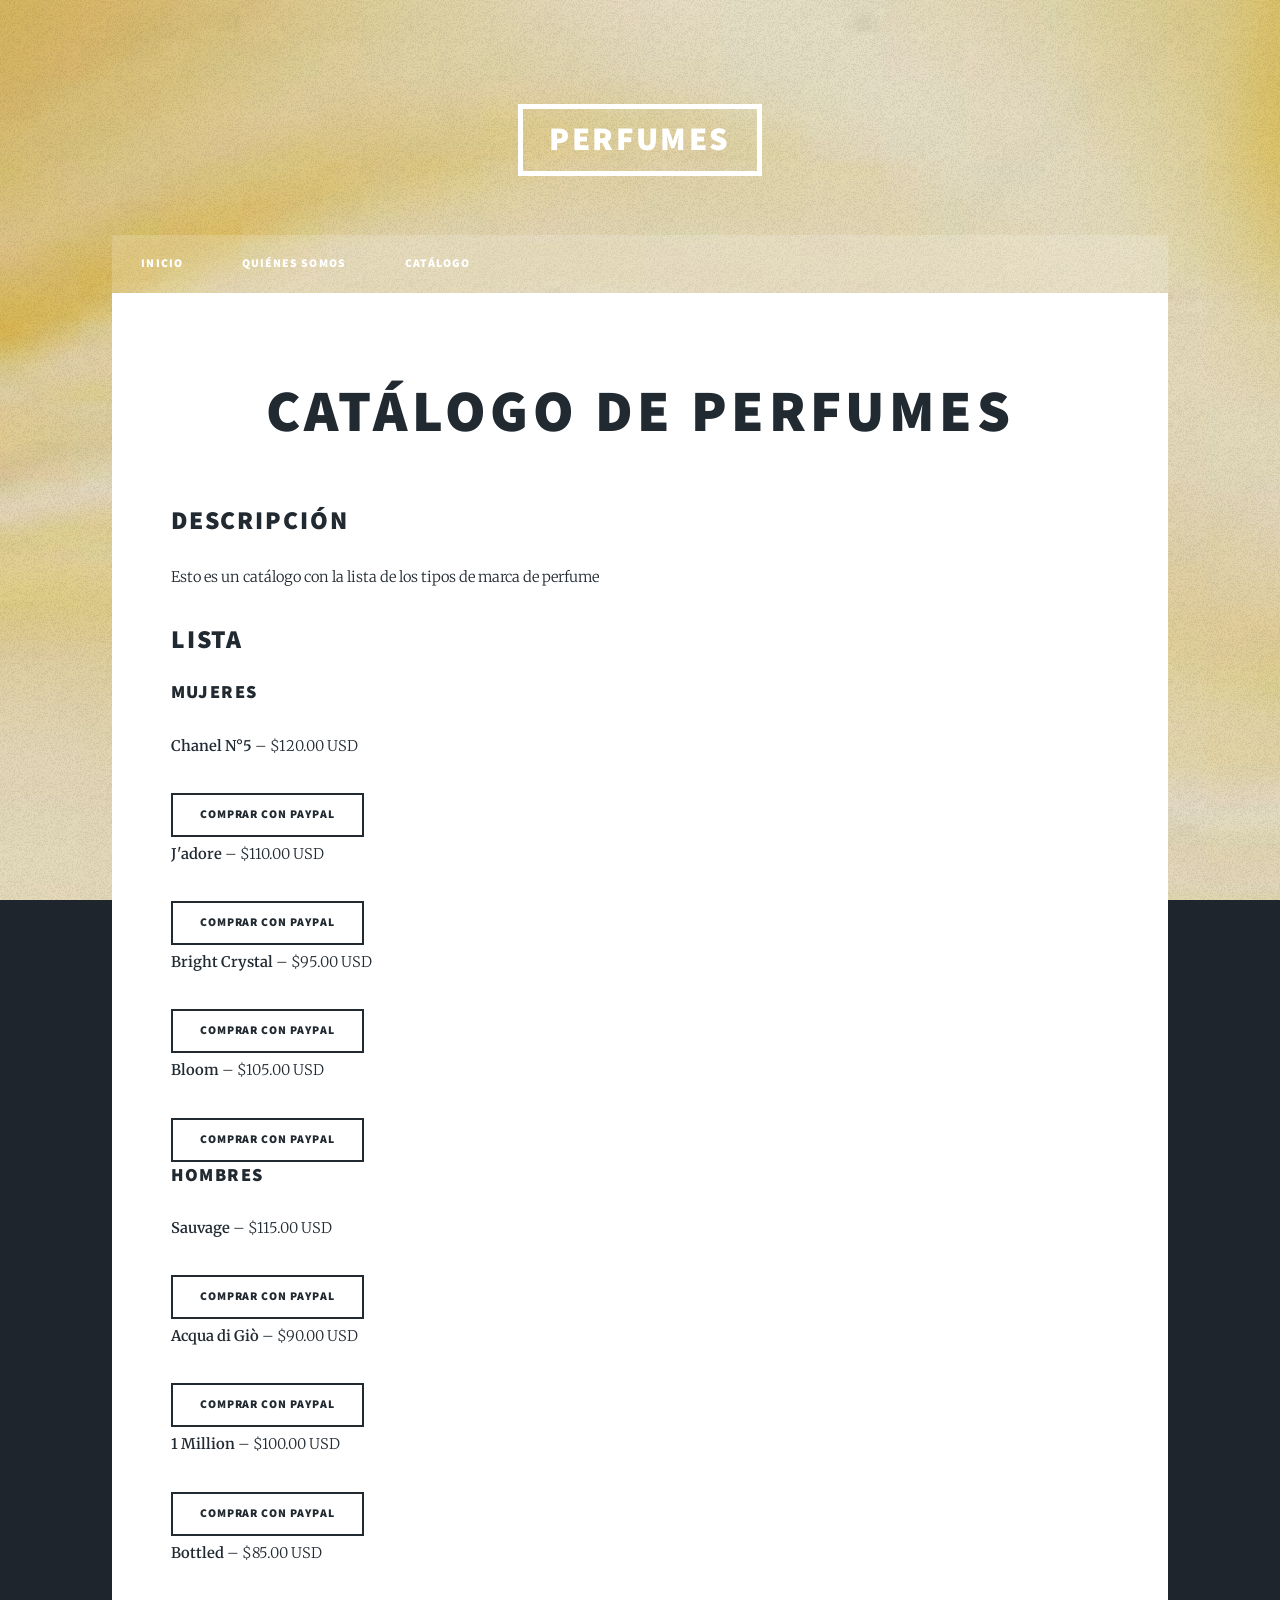
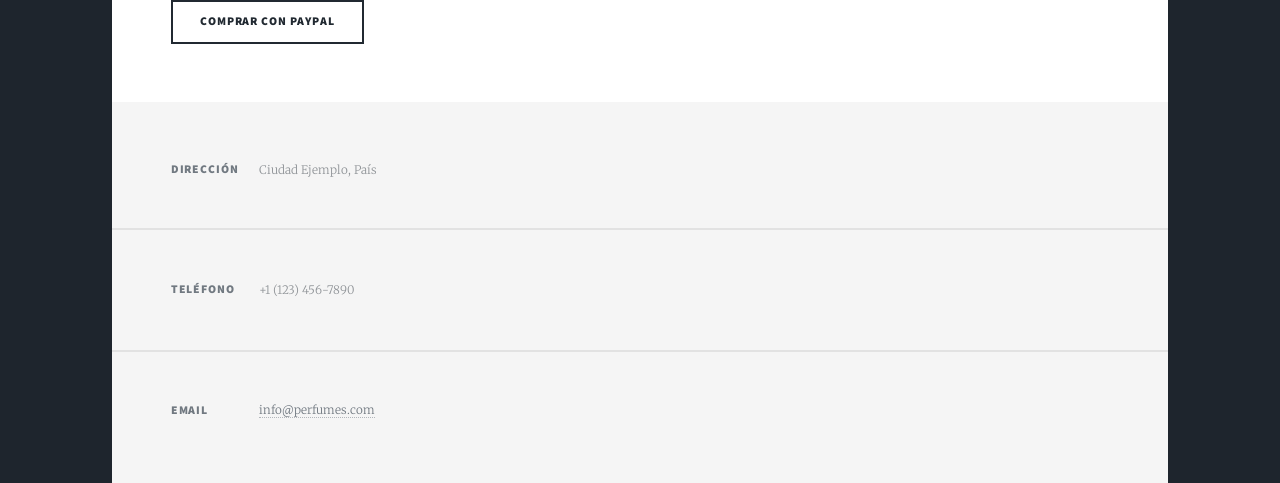
==== commit 3b30cf3d: "Add files via upload" ====
--- a/elements.html
+++ b/elements.html
@@ -6,7 +6,7 @@
 -->
 <html>
 	<head>
-		<title>Elements Reference - Massively by HTML5 UP</title>
+		<title>Catálogo - Perfumes</title>
 		<meta charset="utf-8" />
 		<meta name="viewport" content="width=device-width, initial-scale=1, user-scalable=no" />
 		<link rel="stylesheet" href="assets/css/main.css" />
@@ -15,250 +15,102 @@
 	<body class="is-preload">
 
 		<!-- Wrapper -->
-			<div id="wrapper">
+			<div id="wrapper" class="fade-in">
 
 				<!-- Header -->
 					<header id="header">
-						<a href="index.html" class="logo">Perfumes CESUN</a>
+						<a href="index.html" class="logo">Perfumes</a>
 					</header>
 
 				<!-- Nav -->
 					<nav id="nav">
 						<ul class="links">
 							<li><a href="index.html">Inicio</a></li>
-							<li><a href="generic.html">¿Quienes somos?</a></li>
-							<li class="active"><a href="elements.html">Catalogo</a></li>
-						</ul>
-						<ul class="icons">
-							<li><a href="#" class="icon brands fa-twitter"><span class="label">Twitter</span></a></li>
-							<li><a href="#" class="icon brands fa-facebook-f"><span class="label">Facebook</span></a></li>
-							<li><a href="#" class="icon brands fa-instagram"><span class="label">Instagram</span></a></li>
-							<li><a href="#" class="icon brands fa-github"><span class="label">GitHub</span></a></li>
+							<li><a href="generic.html">Quiénes Somos</a></li>
+							<li><a href="elements.html">Catálogo</a></li>
 						</ul>
 					</nav>
 
 				<!-- Main -->
 					<div id="main">
 
-						<!-- Post -->
-							<section class="post">
-								<header class="major">
-									<h1>Catalogo<br />
-									</h1>
-								</header>
-
-								<!-- Text stuff -->
-									<h2>Descripción</h2>
-									<p>Esto es un catalogo con la lista de los tipos de marca de perfume</p>
-							
-
-
-								<!-- Lists -->
-									<h2>Lista</h2>
-									<div class="row">
-										<div class="col-6 col-12-small">
-
-											<h3>Mujeres</h3>
-											<ul>
-												<li>Chanel N°5.</li>
-												<li>J'adore.</li>
-												<li>Bright Crystal.</li>
-												<li>Bloom.</li>
-											</ul>
-
-											<h3>Hombres</h3>
-											<ul class="alt">
-												<li>Sauvage.</li>
-												<li>Acqua di Giò.</li>
-												<li>1 Million.</li>
-												<li> Bottled.</li>
-											</ul>
-
-										</div>
-										<div class="col-6 col-12-small">
-
-										
-
-											<h3>Icons</h3>
-											<ul class="icons">
-												<li><a href="#" class="icon brands fa-twitter"><span class="label">Twitter</span></a></li>
-												<li><a href="#" class="icon brands fa-facebook-f"><span class="label">Facebook</span></a></li>
-												<li><a href="#" class="icon brands fa-instagram"><span class="label">Instagram</span></a></li>
-												<li><a href="#" class="icon brands fa-github"><span class="label">Github</span></a></li>
-												<li><a href="#" class="icon brands fa-dribbble"><span class="label">Dribbble</span></a></li>
-											</ul>
-											<ul class="icons alt">
-												<li><a href="#" class="icon brands alt fa-twitter"><span class="label">Twitter</span></a></li>
-												<li><a href="#" class="icon brands alt fa-facebook-f"><span class="label">Facebook</span></a></li>
-												<li><a href="#" class="icon brands alt fa-instagram"><span class="label">Instagram</span></a></li>
-												<li><a href="#" class="icon brands alt fa-github"><span class="label">Github</span></a></li>
-												<li><a href="#" class="icon brands alt fa-dribbble"><span class="label">Dribbble</span></a></li>
-											</ul>
-
-										</div>
-									</div>
-
-
-								<!-- Table -->
-									<h2>Precios</h2>
-									<div class="table-wrapper">
-										<table>
-											<thead>
-												<tr>
-													<th>Nombre</th>
-													<th>Descripción</th>
-													<th>Precio</th>
-												</tr>
-											</thead>
-											<tbody>
-												<tr>
-													<td>Chanel N°5</td>
-													<td>Elegancia atemporal y sofisticación francesa.</td>
-													<td>29.99</td>
-												</tr>
-												<tr>
-													<td>J'adore</td>
-													<td>Feminidad radiante y voluptuosa. Esencia floral moderna y luminosa.</td>
-													<td>19.99</td>
-												</tr>
-												<tr>
-													<td>Bright Crystal</td>
-													<td>Diseño glamoroso con carácter fuerte y sensual.</td>
-													<td>29.99</td>
-												</tr>
-												<tr>
-													<td>Bloom</td>
-													<td>Vanguardia y romanticismo.</td>
-													<td>19.99</td>
-												</tr>
-											</tbody>
-											<tfoot>
-												<tr>
-													<td colspan="2"></td>
-												
-												</tr>
-											</tfoot>
-										</table>
-									</div>
-
-									<h3>Precio</h3>
-									<div class="table-wrapper">
-										<table class="alt">
-											<thead>
-												<tr>
-													<th>Nombre</th>
-													<th>Descripción</th>
-													<th>Precio</th>
-												</tr>
-											</thead>
-											<tbody>
-												<tr>
-													<td>Sauvage</td>
-													<td>Liberdad salvaje y cruda. Frescura intensa con un toque de misterio.</td>
-													<td>29.99</td>
-												</tr>
-												<tr>
-													<td>Acqua di Gió</td>
-													<td>Elegancia discreta y sofisticación moderna. Estilo italiano refinado.</td>
-													<td>19.99</td>
-												</tr>
-												<tr>
-													<td>Million</td>
-													<td>Audacia y provocación. Diseño vanguardista con carácter potente.</td>
-													<td>29.99</td>
-												</tr>
-												<tr>
-													<td>Bottled</td>
-													<td>Poder y éxito profesional. Elegancia ejecutiva con distinción moderna.</td>
-													<td>19.99</td>
-												</tr>
-											</tbody>
-											<tfoot>
-												<tr>
-													<td colspan="2"></td>
-												
-												</tr>
-											</tfoot>
-										</table>
-									</div>
-
-									<hr />
-
-								
-
-							
-
-								<!-- Box -->
-								<div class="seccion-comentarios">
-   								 	<h3>Deja tu Comentario</h3>
-    								<div class="comentario-box">
-        								<textarea 
-            								placeholder="Comparte tu experiencia con nuestros perfumes..." 
-          									rows="5"
-            								class="campo-comentario"
-        							></textarea>
-        								<div class="acciones-comentario">
-            								<button class="btn-enviar">Enviar Comentario</button>
-            								<span class="contador-caracteres">0/500 caracteres</span>
-        								</div>
-    								</div>		
-								</div>						
-</code></pre>
-</section>
-</div>
+						<section class="post">
+							<header class="major">
+								<h1>Catálogo de Perfumes</h1>
+							</header>
+
+							<!-- Descripción -->
+							<h2>Descripción</h2>
+							<p>Esto es un catálogo con la lista de los tipos de marca de perfume</p>
+
+							<!-- Lista de perfumes con botones de pago -->
+							<h2>Lista</h2>
+
+							<!-- Mujeres -->
+							<h3>Mujeres</h3>
+							<div class="perfume-item" data-nombre="Chanel N°5" data-precio="120.00">
+								<p><strong>Chanel N°5</strong> – $120.00 USD</p>
+								<button class="btn-comprar-paypal">Comprar con PayPal</button>
+							</div>
+
+							<div class="perfume-item" data-nombre="J'adore" data-precio="110.00">
+								<p><strong>J'adore</strong> – $110.00 USD</p>
+								<button class="btn-comprar-paypal">Comprar con PayPal</button>
+							</div>
+
+							<div class="perfume-item" data-nombre="Bright Crystal" data-precio="95.00">
+								<p><strong>Bright Crystal</strong> – $95.00 USD</p>
+								<button class="btn-comprar-paypal">Comprar con PayPal</button>
+							</div>
+
+							<div class="perfume-item" data-nombre="Bloom" data-precio="105.00">
+								<p><strong>Bloom</strong> – $105.00 USD</p>
+								<button class="btn-comprar-paypal">Comprar con PayPal</button>
+							</div>
+
+							<!-- Hombres -->
+							<h3>Hombres</h3>
+							<div class="perfume-item" data-nombre="Sauvage" data-precio="115.00">
+								<p><strong>Sauvage</strong> – $115.00 USD</p>
+								<button class="btn-comprar-paypal">Comprar con PayPal</button>
+							</div>
+
+							<div class="perfume-item" data-nombre="Acqua di Giò" data-precio="90.00">
+								<p><strong>Acqua di Giò</strong> – $90.00 USD</p>
+								<button class="btn-comprar-paypal">Comprar con PayPal</button>
+							</div>
+
+							<div class="perfume-item" data-nombre="1 Million" data-precio="100.00">
+								<p><strong>1 Million</strong> – $100.00 USD</p>
+								<button class="btn-comprar-paypal">Comprar con PayPal</button>
+							</div>
+
+							<div class="perfume-item" data-nombre="Bottled" data-precio="85.00">
+								<p><strong>Bottled</strong> – $85.00 USD</p>
+								<button class="btn-comprar-paypal">Comprar con PayPal</button>
+							</div>
+
+						</section>
+
+					</div>
+
 				<!-- Footer -->
 					<footer id="footer">
-						<section>
-							<form method="post" action="#">
-								<div class="fields">
-									<div class="field">
-										<label for="name">Name</label>
-										<input type="text" name="name" id="name" />
-									</div>
-									<div class="field">
-										<label for="email">Email</label>
-										<input type="text" name="email" id="email" />
-									</div>
-									<div class="field">
-										<label for="message">Message</label>
-										<textarea name="message" id="message" rows="3"></textarea>
-									</div>
-								</div>
-								<ul class="actions">
-									<li><input type="submit" value="Send Message" /></li>
-								</ul>
-							</form>
-						</section>
 						<section class="split contact">
 							<section class="alt">
-								<h3>Address</h3>
-								<p>1234 Somewhere Road #87257<br />
-								Nashville, TN 00000-0000</p>
+								<h3>Dirección</h3>
+								<p>Ciudad Ejemplo, País</p>
 							</section>
 							<section>
-								<h3>Phone</h3>
-								<p><a href="#">(000) 000-0000</a></p>
+								<h3>Teléfono</h3>
+								<p>+1 (123) 456-7890</p>
 							</section>
 							<section>
 								<h3>Email</h3>
-								<p><a href="#">info@untitled.tld</a></p>
-							</section>
-							<section>
-								<h3>Social</h3>
-								<ul class="icons alt">
-									<li><a href="#" class="icon brands alt fa-twitter"><span class="label">Twitter</span></a></li>
-									<li><a href="#" class="icon brands alt fa-facebook-f"><span class="label">Facebook</span></a></li>
-									<li><a href="#" class="icon brands alt fa-instagram"><span class="label">Instagram</span></a></li>
-									<li><a href="#" class="icon brands alt fa-github"><span class="label">GitHub</span></a></li>
-								</ul>
+								<p><a href="mailto:info@perfumes.com">info@perfumes.com</a></p>
 							</section>
 						</section>
 					</footer>
-
-				<!-- Copyright -->
-					<div id="copyright">
-						<ul><li>&copy; Untitled</li><li>Design: <a href="https://html5up.net">HTML5 UP</a></li></ul>
-					</div>
 
 			</div>
 
@@ -271,5 +123,94 @@
 			<script src="assets/js/util.js"></script>
 			<script src="assets/js/main.js"></script>
 
+		<!-- PayPal Integration -->
+		<script>
+			document.querySelectorAll('.btn-comprar-paypal').forEach(button => {
+				button.addEventListener('click', async function () {
+					const item = this.closest('.perfume-item');
+					const nombre = item.dataset.nombre;
+					const precio = parseFloat(item.dataset.precio);
+
+					if (!nombre || isNaN(precio)) {
+						alert('Error: datos del producto incompletos.');
+						return;
+					}
+
+					try {
+						// Llamada a tu backend Java
+						const response = await fetch('http://localhost:8080/api/paypal/create-order', {
+							method: 'POST',
+							headers: { 'Content-Type': 'application/json' },
+							body: JSON.stringify({ nombre, precio })
+						});
+
+						const data = await response.json();
+
+						if (data.orderId) {
+							// Redirigir a PayPal (Sandbox)
+							window.location.href = `https://www.sandbox.paypal.com/checkoutnow?token=${data.orderId}`;
+						} else {
+							alert('Error al crear la orden: ' + (data.message || 'Inténtalo de nuevo.'));
+						}
+					} catch (error) {
+						console.error('Error:', error);
+						alert('No se pudo conectar con el servidor de pagos.');
+					}
+				});
+			});
+		</script>
+<script>
+  // Función para iniciar el pago
+  function iniciarPago(nombre, precio) {
+    fetch('http://localhost:8080/api/paypal/create-order', {
+      method: 'POST',
+      headers: {
+        'Content-Type': 'application/json'
+      },
+      body: JSON.stringify({ nombre: nombre, precio: precio })
+    })
+    .then(response => {
+      if (!response.ok) {
+        throw new Error('Error en la respuesta del servidor');
+      }
+      return response.json();
+    })
+    .then(data => {
+      if (data.orderId) {
+        // Redirigir a PayPal Sandbox
+        window.location.href = `https://www.sandbox.paypal.com/checkoutnow?token=${data.orderId}`;
+      } else {
+        alert('Error: ' + (data.message || 'No se recibió el ID de la orden.'));
+      }
+    })
+    .catch(error => {
+      console.error('Error al conectar con el backend:', error);
+      alert('No se pudo conectar con el servidor de pagos. ¿Está el backend corriendo?');
+    });
+  }
+
+  // Agregar evento a cada botón de compra
+  document.addEventListener('DOMContentLoaded', function () {
+    const botones = document.querySelectorAll('.btn-comprar-paypal');
+    botones.forEach(btn => {
+      btn.addEventListener('click', function () {
+        const item = this.closest('.perfume-item') || this.parentElement;
+        const nombre = item.dataset.nombre;
+        const precio = parseFloat(item.dataset.precio);
+
+        if (!nombre || isNaN(precio)) {
+          alert('Error: datos del producto no válidos.');
+          return;
+        }
+
+        if (confirm(`¿Deseas comprar "${nombre}" por $${precio.toFixed(2)} USD?`)) {
+          iniciarPago(nombre, precio);
+        }
+      });
+    });
+  });
+</script>
+
+
 	</body>
 </html>
